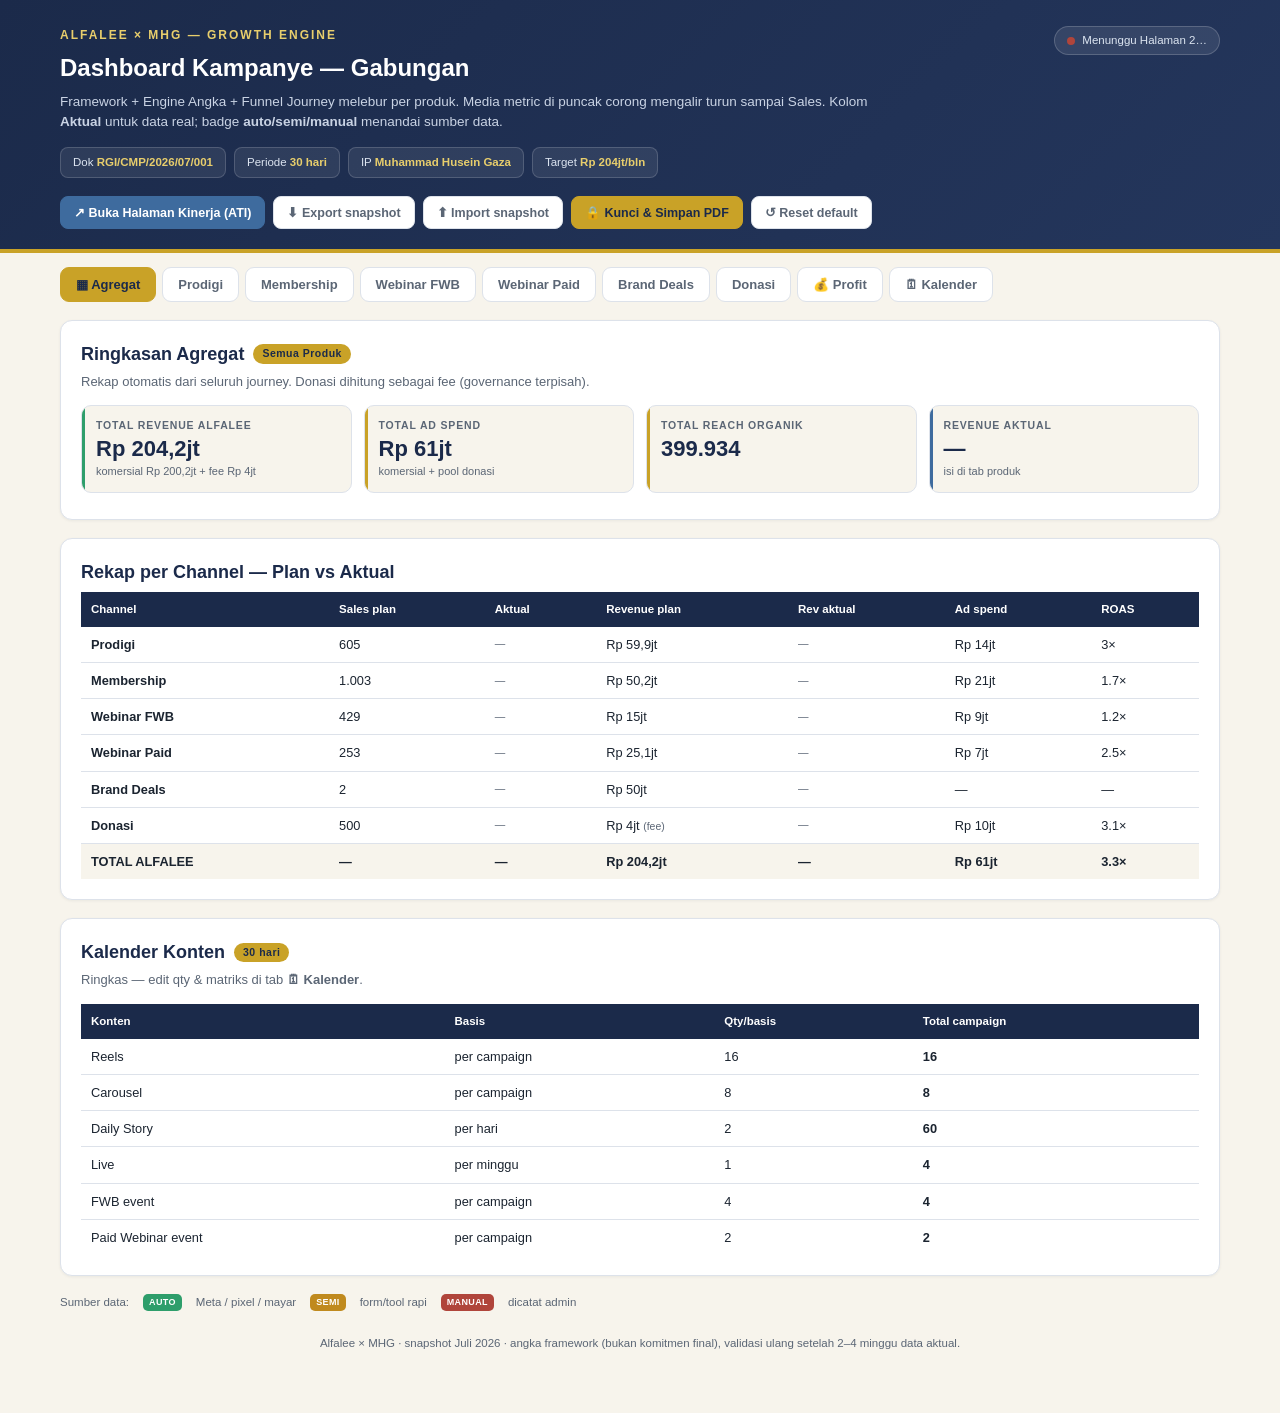
==== alfalee-mhg-dashboard-gabungan.html @ afbe3418 "Alfalee x MHG dashboard: kampanye (Rupiah) + kinerja (ATI) + landing Dua dashboard terhubung dua-ara" ====
<!DOCTYPE html>
<html lang="id">
<head>
<meta charset="UTF-8">
<meta name="viewport" content="width=device-width, initial-scale=1.0">
<title>Alfalee × MHG — Dashboard Kampanye (Gabungan)</title>
<!--
=====================================================================
 HALAMAN 1 — DASHBOARD KAMPANYE GABUNGAN (angka Rupiah)
 Pasangan dari "dashboard-kinerja-multichannel.html" (angka kinerja).
 Per produk: Framework (TOFU/MOFU/BOFU) + Engine (reverse funnel) +
 Journey (corong per tahap, badge sumber data) MELEBUR jadi satu.
 Tambahan: Target-vs-Aktual · Profit/P&L · Kalender editable + matriks ·
           Kunci & Simpan PDF (timestamp) · sinkron 2-arah dgn Halaman 2.
 Angka default = dokumen RGI/CMP/2026/07/001 (agregat Rp 204jt, ad spend Rp 51jt).
 Sinkron: KIRIM donor/member/event → ATI Halaman 2; TERIMA reach/ER/link-taps IG
          → kolom Aktual & kalibrasi funnel.
=====================================================================
-->
<style>
  :root{
    --navy:#1B2A4A; --navy-2:#24365C; --navy-3:#0F1B33;
    --gold:#C9A227; --gold-light:#E8CE6C;
    --cream:#F7F4EC; --card:#FFFFFF;
    --ink:#1B2430; --muted:#5B6675; --line:#DDE2EA;
    --steel:#3E6B9E;
    --auto:#2E9E6B; --semi:#C08A1E; --manual:#B0453B;
    --tofu:#3E6B9E; --mofu:#B8862F; --bofu:#8A3B3B;
    --good:#2E8E6E; --bad:#C0503F;
    --live:#2E9E6B; --stale:#B0453B;
  }
  *{box-sizing:border-box;}
  html,body{margin:0;padding:0;}
  body{background:var(--cream);color:var(--ink);font-family:'Segoe UI',Roboto,-apple-system,sans-serif;line-height:1.5;-webkit-font-smoothing:antialiased;padding-bottom:60px;}
  .wrap{max-width:1200px;margin:0 auto;padding:0 20px;}
  header{background:linear-gradient(135deg,var(--navy) 0%,var(--navy-2) 100%);color:#fff;border-bottom:4px solid var(--gold);padding:26px 0 20px;}
  header .eyebrow{color:var(--gold-light);font-size:12px;letter-spacing:2px;text-transform:uppercase;font-weight:600;}
  header h1{margin:6px 0 6px;font-size:24px;}
  header p{margin:0;color:#C9D3E4;font-size:13.5px;max-width:820px;}
  .head-top{display:flex;justify-content:space-between;align-items:flex-start;gap:20px;flex-wrap:wrap;}
  .sync-pill{display:inline-flex;align-items:center;gap:7px;font-size:11.5px;background:rgba(255,255,255,.09);border:1px solid rgba(255,255,255,.18);border-radius:20px;padding:5px 12px;color:#dbe4f0;white-space:nowrap;}
  .sync-dot{width:8px;height:8px;border-radius:50%;background:var(--stale);}
  .sync-dot.on{background:var(--live);box-shadow:0 0 0 3px rgba(46,158,107,.25);}
  .doc-chips{display:flex;gap:8px;flex-wrap:wrap;margin-top:14px;}
  .doc-chip{background:rgba(255,255,255,.08);border:1px solid rgba(255,255,255,.16);border-radius:8px;padding:6px 12px;font-size:11.5px;color:#DCE4F0;}
  .doc-chip b{color:var(--gold-light);}

  .toolbar{display:flex;gap:8px;flex-wrap:wrap;margin:18px 0 0;}
  .btn{background:var(--card);border:1px solid var(--line);color:var(--muted);border-radius:8px;padding:8px 13px;font-size:12.5px;cursor:pointer;font-weight:600;}
  .btn:hover{border-color:var(--gold);color:var(--ink);}
  .btn.gold{background:var(--gold);border-color:var(--gold);color:var(--navy);}
  .btn.gold:hover{background:var(--gold-light);}

  .tabs{display:flex;gap:6px;flex-wrap:wrap;margin:14px 0 18px;}
  .tab{background:var(--card);border:1px solid var(--line);color:var(--muted);padding:9px 15px;border-radius:9px;cursor:pointer;font-size:13px;font-weight:600;transition:.15s;}
  .tab:hover{border-color:var(--gold);color:var(--ink);}
  .tab[aria-selected="true"]{background:var(--navy);color:#fff;border-color:var(--navy);}
  .tab.agg[aria-selected="true"]{background:var(--gold);color:var(--navy);border-color:var(--gold);}
  .tab.util[aria-selected="true"]{background:var(--steel);color:#fff;border-color:var(--steel);}

  section{margin-top:6px;}
  .card{background:var(--card);border:1px solid var(--line);border-radius:12px;padding:20px;box-shadow:0 1px 3px rgba(11,31,58,.06);margin-bottom:18px;}
  h2{font-size:18px;color:var(--navy);margin:0 0 4px;display:flex;align-items:center;gap:9px;flex-wrap:wrap;}
  h3.ct{font-size:15px;color:var(--navy);margin:0 0 4px;}
  .tag{font-size:10.5px;background:var(--gold);color:var(--navy);font-weight:700;padding:2px 9px;border-radius:20px;letter-spacing:.5px;}
  .desc{color:var(--muted);font-size:13px;margin:2px 0 14px;}

  .metrics{display:grid;grid-template-columns:repeat(auto-fit,minmax(150px,1fr));gap:12px;margin-bottom:6px;}
  .metric{background:var(--cream);border:1px solid var(--line);border-radius:10px;padding:12px 14px;position:relative;overflow:hidden;}
  .metric::before{content:"";position:absolute;left:0;top:0;bottom:0;width:3px;background:var(--gold);}
  .metric.g::before{background:var(--auto);}
  .metric.p::before{background:var(--steel);}
  .metric .k{font-size:10.5px;letter-spacing:.08em;text-transform:uppercase;color:var(--muted);font-weight:600;}
  .metric .v{font-size:22px;font-weight:700;color:var(--navy);margin-top:4px;font-variant-numeric:tabular-nums;line-height:1;}
  .metric .s{font-size:11px;color:var(--muted);margin-top:3px;}

  .pillar{display:flex;gap:8px;flex-wrap:wrap;margin:12px 0 4px;}
  .pillbadge{font-size:10.5px;font-weight:700;color:#fff;padding:3px 10px;border-radius:20px;}
  .p-tofu{background:var(--tofu);} .p-mofu{background:var(--mofu);} .p-bofu{background:var(--bofu);}

  /* target vs aktual */
  .tva{background:var(--cream);border:1px solid var(--line);border-radius:12px;padding:14px 16px;margin-top:14px;}
  .tva h4{margin:0 0 10px;font-size:13px;color:var(--navy);display:flex;align-items:center;gap:8px;}
  .tva-grid{display:grid;grid-template-columns:repeat(auto-fit,minmax(190px,1fr));gap:12px;}
  .tva-item{background:#fff;border:1px solid var(--line);border-radius:9px;padding:10px 12px;}
  .tva-item .lbl{font-size:11px;color:var(--muted);text-transform:uppercase;letter-spacing:.04em;font-weight:600;}
  .tva-row{display:flex;justify-content:space-between;align-items:baseline;margin-top:6px;gap:8px;}
  .tva-row .plan{font-size:12px;color:var(--muted);}
  .tva-row .plan b{color:var(--navy);font-size:14px;}
  .tva-item input{width:100%;margin-top:6px;background:#EEF4FF;border:1.5px solid var(--steel);border-radius:6px;padding:6px 8px;font-size:13px;text-align:right;font-weight:700;color:var(--ink);font-variant-numeric:tabular-nums;}
  .tva-item input:focus{outline:2px solid var(--gold);}
  .var{font-size:11.5px;font-weight:700;margin-top:5px;text-align:right;}
  .var.good{color:var(--good);} .var.bad{color:var(--bad);}
  .from-kinerja{font-size:10.5px;color:var(--steel);margin-top:4px;text-align:right;}

  .tracks{display:flex;gap:16px;align-items:flex-start;flex-wrap:wrap;margin-top:8px;}
  .track{flex:1;min-width:270px;background:var(--cream);border:1px solid var(--line);border-radius:14px;padding:15px;}
  .track.single{max-width:520px;}
  .track-title{font-weight:700;font-size:13.5px;color:var(--navy);margin:0 0 2px;}
  .track-sub{font-size:11.5px;color:var(--muted);margin:0 0 10px;}
  .topinput{display:flex;align-items:center;gap:9px;margin-bottom:12px;}
  .topinput .chip{width:11px;height:34px;border-radius:4px;flex:none;}
  .topinput label{display:block;font-size:11px;color:var(--muted);margin:0 0 3px;}
  .topinput .lead{font-size:10px;color:var(--muted);text-transform:uppercase;letter-spacing:.05em;}
  input[type="number"]{width:100%;background:#fff;border:1.5px solid var(--steel);border-radius:8px;color:var(--ink);font-weight:700;font-size:16px;padding:7px 10px;font-variant-numeric:tabular-nums;}
  input[type="number"]:focus{outline:2px solid var(--gold);}
  svg.funnel{width:100%;height:auto;display:block;overflow:visible;margin-bottom:4px;}
  .band-label{font-weight:600;fill:#fff;font-size:11px;}
  .band-num{font-weight:700;fill:#fff;font-size:14.5px;font-variant-numeric:tabular-nums;}
  .pill-rect{fill:#fff;stroke:var(--line);}
  .pill-txt{font-weight:700;font-size:11px;}
  details.ctrl{margin-top:8px;}
  details.ctrl>summary{cursor:pointer;font-size:11px;letter-spacing:.05em;text-transform:uppercase;color:var(--muted);list-style:none;display:flex;gap:6px;align-items:center;padding:5px 0;font-weight:600;}
  details.ctrl>summary::-webkit-details-marker{display:none;}
  details.ctrl>summary::before{content:"▸";color:var(--gold);}
  details.ctrl[open]>summary::before{content:"▾";}
  .stage-row{padding:8px 0;border-top:1px solid var(--line);}
  .stage-row:first-of-type{border-top:0;}
  .stage-head{display:flex;align-items:center;gap:7px;margin-bottom:5px;}
  .badge{font-size:9px;font-weight:700;letter-spacing:.04em;text-transform:uppercase;padding:2px 6px;border-radius:5px;flex:none;color:#fff;}
  .badge.auto{background:var(--auto);} .badge.semi{background:var(--semi);} .badge.manual{background:var(--manual);}
  .phase{font-size:8.5px;font-weight:700;padding:1px 5px;border-radius:4px;flex:none;}
  .ph-tofu{background:rgba(62,107,158,.15);color:var(--tofu);}
  .ph-mofu{background:rgba(184,134,47,.15);color:var(--mofu);}
  .ph-bofu{background:rgba(138,59,59,.15);color:var(--bofu);}
  .stage-name{flex:1;min-width:0;font-size:12.5px;color:var(--ink);font-weight:500;overflow:hidden;text-overflow:ellipsis;white-space:nowrap;}
  .stage-num{font-weight:700;font-size:12.5px;color:var(--navy);font-variant-numeric:tabular-nums;flex:none;}
  .conv{display:flex;align-items:center;gap:9px;padding-left:2px;}
  .conv .arrow{color:var(--muted);font-size:11px;flex:none;}
  .conv input[type="range"]{-webkit-appearance:none;appearance:none;flex:1;height:5px;border-radius:999px;background:var(--line);cursor:pointer;}
  .conv input[type="range"]::-webkit-slider-thumb{-webkit-appearance:none;appearance:none;width:15px;height:15px;border-radius:50%;background:#fff;border:3px solid var(--gold);cursor:grab;}
  .conv input[type="range"]::-moz-range-thumb{width:15px;height:15px;border-radius:50%;background:#fff;border:3px solid var(--gold);cursor:grab;}
  .conv .pct{font-weight:700;font-size:12px;width:46px;text-align:right;color:var(--mofu);font-variant-numeric:tabular-nums;flex:none;}
  .muara{margin-top:16px;background:linear-gradient(180deg,var(--navy),var(--navy-3));border:1px solid var(--gold);border-radius:14px;padding:18px;color:#fff;}
  .muara h3{font-size:12px;letter-spacing:.12em;text-transform:uppercase;color:var(--gold-light);margin:0 0 13px;}
  .feeders{display:flex;gap:10px;justify-content:center;flex-wrap:wrap;}
  .feeder{flex:1;min-width:120px;text-align:center;background:rgba(255,255,255,.06);border:1px solid rgba(255,255,255,.14);border-radius:11px;padding:10px;}
  .feeder .fk{font-size:10.5px;color:#9FB0CC;margin:0 0 4px;}
  .feeder .fv{font-weight:700;font-size:19px;font-variant-numeric:tabular-nums;}
  .converge{text-align:center;color:var(--gold-light);font-size:20px;margin:8px 0;}
  .total-box{display:flex;gap:16px;justify-content:center;flex-wrap:wrap;text-align:center;background:rgba(46,158,107,.14);border:1px solid var(--auto);border-radius:12px;padding:15px;}
  .total-box .tk{font-size:11px;letter-spacing:.09em;text-transform:uppercase;color:#B9C4D6;margin:0 0 5px;font-weight:600;}
  .total-box .tv{font-weight:700;font-size:clamp(20px,3vw,28px);font-variant-numeric:tabular-nums;line-height:1;}
  .unitrow{display:flex;align-items:center;gap:9px;justify-content:center;margin-top:13px;flex-wrap:wrap;font-size:12px;color:#C9D3E4;}
  .unitrow input{width:150px;font-size:14px;}
  .note{background:rgba(201,162,39,.1);border-left:3px solid var(--gold);border-radius:0 8px 8px 0;padding:10px 13px;font-size:12px;color:var(--ink);margin-top:14px;}

  table{width:100%;border-collapse:collapse;font-size:12.8px;margin-top:6px;}
  th{background:var(--navy);color:#fff;text-align:left;padding:9px 10px;font-size:11.5px;font-weight:600;}
  td{padding:8px 10px;border-bottom:1px solid var(--line);font-variant-numeric:tabular-nums;vertical-align:middle;}
  tr:last-child td{border-bottom:none;}
  tr.total td{font-weight:700;background:var(--cream);}
  td input.cell{width:100px;background:#EEF4FF;border:1.5px solid var(--steel);border-radius:6px;padding:5px 7px;font-size:12.5px;text-align:right;font-weight:600;color:var(--ink);}
  .mini{font-size:10.5px;color:var(--muted);}

  /* profit waterfall */
  .pl-wrap{display:grid;grid-template-columns:1.1fr 1fr;gap:16px;}
  @media(max-width:820px){.pl-wrap{grid-template-columns:1fr;}}
  .pl-inputs .in-row{display:flex;align-items:center;justify-content:space-between;padding:8px 0;border-bottom:1px dashed var(--line);gap:8px;font-size:13px;}
  .pl-inputs .in-row:last-child{border-bottom:none;}
  .pl-inputs .in-row label{color:var(--ink);flex:1;}
  .pl-inputs .in-row input{width:130px;text-align:right;}
  .pl-inputs .in-row .u{width:34px;font-size:11px;color:var(--muted);}
  .wf{display:flex;flex-direction:column;gap:7px;}
  .wf-bar{display:flex;align-items:center;gap:10px;}
  .wf-bar .wl{width:130px;font-size:12px;color:var(--muted);flex:none;}
  .wf-bar .track2{flex:1;height:26px;background:#F0ECE2;border-radius:6px;position:relative;overflow:hidden;}
  .wf-bar .fill{position:absolute;top:0;bottom:0;border-radius:6px;}
  .wf-bar .wv{width:110px;text-align:right;font-weight:700;font-size:13px;flex:none;font-variant-numeric:tabular-nums;}
  .pl-net{margin-top:12px;background:linear-gradient(135deg,var(--navy),var(--navy-3));color:#fff;border-radius:12px;padding:16px 18px;display:flex;justify-content:space-between;align-items:center;flex-wrap:wrap;gap:10px;}
  .pl-net .nl{font-size:12px;color:var(--gold-light);text-transform:uppercase;letter-spacing:.08em;}
  .pl-net .nv{font-size:28px;font-weight:800;font-variant-numeric:tabular-nums;}
  .pl-net .mg{font-size:13px;color:#B9C4D6;}

  .legend{display:flex;gap:14px;flex-wrap:wrap;margin-top:14px;font-size:11.5px;color:var(--muted);align-items:center;}
  footer{text-align:center;color:var(--muted);font-size:11.5px;margin-top:24px;}
  .stamp{margin-top:14px;font-size:11.5px;color:var(--muted);text-align:center;}
  @media(max-width:760px){.track{min-width:100%;}}

  @media print{
    .toolbar,.tabs,.conv,details.ctrl>summary,.btn{display:none!important;}
    details.ctrl[open] .stage-row .conv{display:none!important;}
    body{background:#fff;}
    *{-webkit-print-color-adjust:exact;print-color-adjust:exact;}
    header{-webkit-print-color-adjust:exact;}
    .card{break-inside:avoid;}
  }
</style>
</head>
<body>
<header>
  <div class="wrap">
    <div class="head-top">
      <div>
        <div class="eyebrow">Alfalee × MHG — Growth Engine</div>
        <h1>Dashboard Kampanye — Gabungan</h1>
        <p>Framework + Engine Angka + Funnel Journey melebur per produk. Media metric di puncak corong mengalir turun sampai Sales. Kolom <b>Aktual</b> untuk data real; badge <b>auto/semi/manual</b> menandai sumber data.</p>
      </div>
      <span class="sync-pill"><span class="sync-dot" id="syncDot"></span><span id="syncLbl">Menunggu Halaman 2…</span></span>
    </div>
    <div class="doc-chips">
      <div class="doc-chip">Dok <b>RGI/CMP/2026/07/001</b></div>
      <div class="doc-chip">Periode <b>30 hari</b></div>
      <div class="doc-chip">IP <b>Muhammad Husein Gaza</b></div>
      <div class="doc-chip">Target <b>Rp 204jt/bln</b></div>
    </div>
    <div class="toolbar">
      <button class="btn" id="goKinerja" style="background:var(--steel);border-color:var(--steel);color:#fff">↗ Buka Halaman Kinerja (ATI)</button>
      <button class="btn" id="exp">⬇ Export snapshot</button>
      <button class="btn" id="imp">⬆ Import snapshot</button>
      <button class="btn gold" id="lock">🔒 Kunci &amp; Simpan PDF</button>
      <button class="btn" id="reset">↺ Reset default</button>
      <input type="file" id="impFile" accept="application/json" style="display:none">
    </div>
  </div>
</header>

<div class="wrap">
  <div class="tabs" role="tablist" id="tabs"></div>
  <div id="stage"></div>
  <div class="legend">
    <span>Sumber data:</span>
    <span class="badge auto">auto</span><span>Meta / pixel / mayar</span>
    <span class="badge semi">semi</span><span>form/tool rapi</span>
    <span class="badge manual">manual</span><span>dicatat admin</span>
  </div>
  <div class="stamp" id="stamp"></div>
  <footer>Alfalee × MHG · snapshot Juli 2026 · angka framework (bukan komitmen final), validasi ulang setelah 2–4 minggu data aktual.</footer>
</div>

<script>
"use strict";
/* ========= SYNC BRIDGE (identik Halaman 2) ========= */
const BUS_KEY="alfalee_bus_v1";
const bc=("BroadcastChannel"in window)?new BroadcastChannel("alfalee_mhg"):null;
function busRead(){try{return JSON.parse(localStorage.getItem(BUS_KEY))||{}}catch(e){return{}}}
function busWrite(patch){const cur=busRead();const next=Object.assign({},cur,patch);next._ts=new Date().toISOString();try{localStorage.setItem(BUS_KEY,JSON.stringify(next))}catch(e){}if(bc){try{bc.postMessage(next)}catch(e){}}return next;}
let FROM_KINERJA=null; // {igReach,igER,igLinkTaps,...}
function onBusIn(data){if(!data)return;if(data.fromKinerja){FROM_KINERJA=data.fromKinerja;markSync(true);if(activeTab!=="profit"&&activeTab!=="kalender"&&activeTab!=="agg")refreshKinerjaPanels();}}
if(bc)bc.onmessage=e=>onBusIn(e.data);
window.addEventListener("storage",e=>{if(e.key===BUS_KEY&&e.newValue){try{onBusIn(JSON.parse(e.newValue))}catch(_){}}});
function markSync(on){const d=document.getElementById("syncDot"),l=document.getElementById("syncLbl");if(on){d.classList.add("on");l.textContent="Tersambung Halaman 2 (Kinerja)";}else{d.classList.remove("on");l.textContent="Belum tersambung — buka Halaman 2";}}
function publishOut(){
  const don=prodStats(CONFIG.donasi), mbr=prodStats(CONFIG.membership);
  const aDon=ACT.donasi||{}, aMbr=ACT.membership||{};
  busWrite({fromKampanye:{
    donorBaru:Math.round(aDon.unit!=null?aDon.unit:don.buyers), donasiTarget:500,
    repeatDonor:Math.round(aDon.repeat!=null?aDon.repeat:don.buyers*0.3),
    donasiNominal:Math.round((aDon.rev!=null?aDon.rev:don.revenue)),
    memberBaru:Math.round(aMbr.unit!=null?aMbr.unit:mbr.buyers), memberTarget:1000,
    communityEvents:CAL.qty.live*CAL.durasi/7|0 || 4,
    updatedAt:new Date().toISOString()
  }});
  if(typeof saveState==="function")saveState();
}

/* ========= DATA MODEL (journey forward) ========= */
function s(label,src){return{label,src};}
const SETTINGS={cpm:35000};
const DEFAULT={
  prodigi:{name:"Prodigi",tag:"Produk Digital · 99k",unitLabel:"Harga produk (Rp)",unitValue:99000,muaraLabel:"Total Buyer Prodigi",revTarget:60000000,
    note:"Auto penuh (ad → landing mayar ter-pixel → beli). Pastikan Meta Pixel + CAPI terpasang.",
    tracks:[
      {id:"prd_ads",channel:"ads",label:"Jalur Ads — Meta → Landing mayar",note:"Impression → landing → beli",top:400000,rates:[0.9,80,14.7],
        stages:[s("Impression iklan","auto"),s("Klik ke landing","auto"),s("Landing mayar dibuka","auto"),s("Checkout / beli","auto")]},
      {id:"prd_org",channel:"organik",label:"Jalur Organik — Reels/Carousel",note:"Reach → link bio → beli",top:79267,rates:[1.5,85,18],
        stages:[s("Reach organik","semi"),s("Klik link bio","auto"),s("Landing mayar dibuka","auto"),s("Checkout / beli","auto")]},
    ]},
  membership:{name:"Membership",tag:"Recurring 50k/bln · LTV 100k",unitLabel:"Harga/bln (Rp)",unitValue:50000,muaraLabel:"Total Member Baru",revTarget:50000000,
    note:"Kelas multi-jalur: dingin + panas + komunitas warm menyatu. Nilai budget pakai ROAS-LTV 3,33×. Sedot sebagian target dari komunitas warm. Member & event dikirim ke ATI (Community Action) Halaman 2.",
    tracks:[
      {id:"mbr_cold",channel:"ads",label:"Jalur 1 — Traffic Dingin (Ads)",note:"WA-first · terpanjang",top:400000,rates:[1.0,45,45,56],
        stages:[s("Impression iklan","auto"),s("Tap “Kirim Pesan”/klik","auto"),s("Chat WA / landing","semi"),s("Qualified — minat kuat","manual"),s("Bayar & join member","semi")]},
      {id:"mbr_warm_ads",channel:"ads",label:"Jalur 2 — Traffic Panas (Retarget)",note:"Ads retarget → WA cepat",top:200000,rates:[1.5,50,45,37],
        stages:[s("Impression retarget","auto"),s("Tap “Kirim Pesan”/klik","auto"),s("Chat WA / landing","semi"),s("Konfirmasi minat","manual"),s("Bayar & join member","semi")]},
      {id:"mbr_comm",channel:"warm",label:"Jalur 3 — Komunitas Warm",note:"Basis = member/follower aktif",top:15000,rates:[40,25,20],
        stages:[s("Basis warm aktif","semi"),s("Lihat penawaran","manual"),s("Sinyal minat","manual"),s("Join member","semi")]},
    ]},
  fwb:{name:"Webinar FWB",tag:"Lead magnet · upsell 35k · 4 event",unitLabel:"Harga upsell (Rp)",unitValue:35000,muaraLabel:"Total Upsell FWB",revTarget:15000000,
    note:"FWB = mesin lead terbesar. Registran jadi audiens warm untuk produk lain — nilainya melampaui Rp 15jt upsell.",
    tracks:[
      {id:"fwb_ads",channel:"ads",label:"Jalur Ads — CTWA/Landing",note:"Impression → registrasi → hadir → upsell",top:257000,rates:[1.4,83.5,40,25],
        stages:[s("Impression iklan","auto"),s("Klik ke registrasi","auto"),s("Registrasi FWB","semi"),s("Hadir webinar","semi"),s("Upsell beli","semi")]},
      {id:"fwb_org",channel:"organik",label:"Jalur Organik — Reels/Story",note:"Reach → registrasi → hadir → upsell",top:252400,rates:[0.51,40,25],
        stages:[s("Reach organik","semi"),s("Registrasi FWB","semi"),s("Hadir webinar","semi"),s("Upsell beli","semi")]},
    ]},
  webinarpaid:{name:"Webinar Paid",tag:"Tiket 99k · 2 event",unitLabel:"Harga tiket (Rp)",unitValue:99000,muaraLabel:"Total Tiket Terjual",revTarget:25000000,
    note:"Tiket dibayar via mayar (auto). Audiens warm dari FWB & komunitas menurunkan beban reach organik. Target ROAS 2,5×.",
    tracks:[
      {id:"wp_ads",channel:"ads",label:"Jalur Ads — Meta → Landing daftar",note:"Impression → daftar → bayar",top:200000,rates:[1.5,40,14.75],
        stages:[s("Impression iklan","auto"),s("Klik ke landing daftar","auto"),s("Landing pendaftaran","auto"),s("Bayar tiket","auto")]},
      {id:"wp_org",channel:"organik",label:"Jalur Organik — Reels/Story",note:"Reach → daftar → bayar",top:23867,rates:[3,60,17.7],
        stages:[s("Reach organik","semi"),s("Klik ke landing daftar","auto"),s("Landing pendaftaran","auto"),s("Bayar tiket","auto")]},
    ]},
  branddeals:{name:"Brand Deals",tag:"B2B · target 2 deals",unitLabel:"Nilai rata-rata deal (Rp)",unitValue:25000000,muaraLabel:"Deal Closed",revTarget:50000000,
    note:"Pipeline B2B (bukan ads): 200 kontak/bln ≈ 10/hari kerja. Naikkan avg deal value lebih berdampak daripada volume. Inbound dari otoritas IG MHG mengurangi outreach dingin.",
    tracks:[
      {id:"bd",channel:"b2b",label:"Pipeline Outreach B2B",note:"Outreach → reply → meeting → proposal → close",top:200,rates:[20,40,50,25],
        stages:[s("Outreach / kontak","manual"),s("Balasan","manual"),s("Meeting","manual"),s("Proposal terkirim","semi"),s("Deal closed","manual")]},
    ]},
  donasi:{name:"Donasi",tag:"500 donatur · avg 100k · fee 10%",unitLabel:"Rata-rata donasi (Rp)",unitValue:100000,muaraLabel:"Total Donatur",revTarget:50000000,feeMode:true,
    note:"Governance terpisah: dana lewat entitas resmi auditable, Alfalee TIDAK memegang dana. Fee ≤10% net (Rp 4jt). Ad spend donasi dari pool donasi. Donor & nominal dikirim ke ATI (Donation Conversion) Halaman 2.",
    tracks:[
      {id:"don_ads",channel:"ads",label:"Jalur Ads — dari pool donasi",note:"Impression → halaman → donasi",top:285700,rates:[1.4,52.5,15],
        stages:[s("Impression iklan","auto"),s("Klik ke halaman donasi","auto"),s("Halaman donasi dibuka","semi"),s("Donasi dibayar","semi")]},
      {id:"don_org",channel:"organik",label:"Jalur Organik — Reels/Story",note:"Reach → halaman → donasi",top:29400,rates:[3,70,30],
        stages:[s("Reach organik","semi"),s("Klik ke halaman donasi","auto"),s("Halaman donasi dibuka","semi"),s("Donasi dibayar","semi")]},
    ]},
};
let CONFIG=clone(DEFAULT);
let activeTab="agg";
const KEYS=Object.keys(DEFAULT);
let ACT={};   // realisasi per produk {rev,unit,spend,reach,repeat}
let COST={mhgSharePct:40, production:15000000, ops:20000000};
let CAL={durasi:30, qty:{reels:16,carousel:8,story:2,live:1,fwb:4,webinar:2},
  basis:{reels:"per campaign",carousel:"per campaign",story:"per hari",live:"per minggu",fwb:"per campaign",webinar:"per campaign"}};

/* helpers */
function clone(o){return JSON.parse(JSON.stringify(o));}
const fmt=n=>isFinite(n)?Math.round(n).toLocaleString("id-ID"):"-";
const rupiah=n=>isFinite(n)?"Rp "+Math.round(n).toLocaleString("id-ID"):"Rp -";
const rpJt=n=>isFinite(n)?"Rp "+(Math.round(n/100000)/10).toLocaleString("id-ID")+"jt":"-";
const trimPct=n=>(Math.round(n*10)/10).toString();
function esc(x){return String(x).replace(/[&<>"]/g,c=>({"&":"&amp;","<":"&lt;",">":"&gt;",'"':"&quot;"}[c]));}
function rampColor(i,n){const a=[62,107,158],b=[201,162,39];const t=n<=1?0:i/(n-1);const c=a.map((v,k)=>Math.round(v+(b[k]-v)*t));return`rgb(${c[0]},${c[1]},${c[2]})`;}
function phaseOf(i,n){return i===0?"tofu":(i===n-1?"bofu":"mofu");}
function valuesOf(t){const v=[t.top];for(let i=0;i<t.rates.length;i++)v.push(v[i]*t.rates[i]/100);return v;}
function buyersOf(t){const v=valuesOf(t);return v[v.length-1];}
function trackSpend(t){return t.channel==="ads"?t.top/1000*SETTINGS.cpm:0;}
function prodStats(cfg){
  let buyers=0,spend=0,adsBuyers=0,reachOrg=0;
  cfg.tracks.forEach(t=>{const b=buyersOf(t);buyers+=b;const sp=trackSpend(t);spend+=sp;if(t.channel==="ads")adsBuyers+=b;if(t.channel==="organik"||t.channel==="warm")reachOrg+=t.top;});
  return{buyers,spend,adsBuyers,reachOrg,revenue:buyers*cfg.unitValue,adsRevenue:adsBuyers*cfg.unitValue,cpa:adsBuyers?spend/adsBuyers:NaN,roas:spend?adsBuyers*cfg.unitValue/spend:NaN};
}
function alfaleeRevOf(key,st){return CONFIG[key].feeMode?(st.revenue-st.spend)*0.10:st.revenue;}

/* ========= TABS ========= */
function renderTabs(){
  const el=document.getElementById("tabs");
  let html=`<button class="tab agg" role="tab" data-tab="agg" ${activeTab==="agg"?'aria-selected="true"':''}>▦ Agregat</button>`;
  html+=KEYS.map(k=>`<button class="tab" role="tab" data-tab="${k}" ${k===activeTab?'aria-selected="true"':''}>${esc(CONFIG[k].name)}</button>`).join("");
  html+=`<button class="tab util" role="tab" data-tab="profit" ${activeTab==="profit"?'aria-selected="true"':''}>💰 Profit</button>`;
  html+=`<button class="tab util" role="tab" data-tab="kalender" ${activeTab==="kalender"?'aria-selected="true"':''}>🗓 Kalender</button>`;
  el.innerHTML=html;
  el.querySelectorAll(".tab").forEach(b=>b.addEventListener("click",()=>{activeTab=b.dataset.tab;build();}));
}
function build(){
  renderTabs();
  if(activeTab==="agg")return buildAggregate();
  if(activeTab==="profit")return buildProfit();
  if(activeTab==="kalender")return buildKalender();
  buildProduct(CONFIG[activeTab]);
}

/* ========= PRODUCT ========= */
function buildProduct(cfg){
  const key=activeTab, single=cfg.tracks.length===1;
  let html=`<section><div class="card">
    <h2>${esc(cfg.name)} <span class="tag">${esc(cfg.tag)}</span></h2>
    <p class="desc">Target revenue <b>${rpJt(cfg.revTarget)}</b> · Muara: ${esc(cfg.muaraLabel)}. Geser rate — corong, ad spend, CPA & ROAS menghitung sendiri.</p>
    <div class="metrics" id="pmetrics"></div>
    <div class="pillar">
      <span class="pillbadge p-tofu">TOFU · reach/impression</span>
      <span class="pillbadge p-mofu">MOFU · klik/chat/registrasi</span>
      <span class="pillbadge p-bofu">BOFU · beli/join/deal</span>
    </div>
    <div class="tracks">`;
  cfg.tracks.forEach(t=>html+=trackHTML(t,single));
  html+=`</div>`+muaraHTML(cfg)+tvaHTML(key,cfg)+`<div class="note">${esc(cfg.note)}</div></div></section>`;
  document.getElementById("stage").innerHTML=html;
  wireInputs(cfg); wireTVA(key); recompute(cfg);
}
function trackHTML(t,single){
  const n=t.stages.length;
  const leadLabel=t.channel==="ads"?"Impression (ads)":t.channel==="organik"?"Reach organik":t.channel==="warm"?"Basis warm":"Outreach";
  let rows="";
  for(let i=0;i<n;i++){const st=t.stages[i],ph=phaseOf(i,n);
    rows+=`<div class="stage-row"><div class="stage-head"><span class="badge ${st.src}">${st.src}</span><span class="phase ph-${ph}">${ph.toUpperCase()}</span><span class="stage-name">${esc(st.label)}</span><span class="stage-num" data-num="${t.id}-${i}">0</span></div>`;
    if(i<n-1)rows+=`<div class="conv"><span class="arrow">▼</span><input type="range" min="0" max="100" step="0.1" value="${t.rates[i]}" data-rate="${t.id}" data-ri="${i}"><span class="pct" data-pct="${t.id}-${i}">${trimPct(t.rates[i])}%</span></div>`;
    rows+=`</div>`;}
  return `<div class="track ${single?'single':''}"><p class="track-title">${esc(t.label)}</p><p class="track-sub">${esc(t.note||"")}</p>
    <div class="topinput"><span class="chip" style="background:${rampColor(0,n)}"></span><div style="flex:1"><div class="lead">${leadLabel} — media metric</div><label for="top-${t.id}">Jumlah masuk (puncak)</label><input type="number" id="top-${t.id}" min="0" step="100" value="${t.top}" data-top="${t.id}"></div></div>
    <svg class="funnel" data-funnel="${t.id}"></svg>
    <details class="ctrl" open><summary>Tahap & conversion rate</summary>${rows}</details></div>`;
}
function muaraHTML(cfg){
  const multi=cfg.tracks.length>1;
  const feeders=cfg.tracks.map(t=>`<div class="feeder"><p class="fk">${esc(t.label.split("—")[0].trim())}</p><p class="fv" data-feed="${t.id}" style="color:${rampColor(t.stages.length-1,t.stages.length)}">0</p></div>`).join("");
  return `<div class="muara"><h3>${multi?'Muara — jalur menyatu ke Sales':'Hasil akhir → Sales'}</h3>
    ${multi?`<div class="feeders">${feeders}</div><div class="converge">▼</div>`:''}
    <div class="total-box">
      <div><p class="tk">${esc(cfg.muaraLabel)}</p><p class="tv" data-total="buyers">0</p></div>
      <div><p class="tk">${cfg.feeMode?'Donasi masuk (gross)':'Proyeksi revenue'}</p><p class="tv" data-total="rev">Rp 0</p></div>
      ${cfg.feeMode?`<div><p class="tk">Fee Alfalee (10% net)</p><p class="tv" data-total="fee" style="color:var(--gold-light)">Rp 0</p></div>`:''}
    </div>
    <div class="unitrow"><label>${esc(cfg.unitLabel)}</label><input type="number" value="${cfg.unitValue}" data-unit="1"><span style="margin-left:14px">CPM ads (Rp)</span><input type="number" value="${SETTINGS.cpm}" data-cpm="1" style="width:110px"></div></div>`;
}
/* Target vs Aktual panel */
function tvaHTML(key,cfg){
  const a=ACT[key]||{};
  const isDon=cfg.feeMode;
  return `<div class="tva"><h4>🎯 Target (rencana) vs Aktual (realisasi) <span class="mini">— isi angka real; variance & sinkron otomatis</span></h4>
    <div class="tva-grid">
      <div class="tva-item"><div class="lbl">${isDon?'Donatur':'Unit terjual'}</div>
        <div class="tva-row"><span class="plan">plan <b data-plan="unit">–</b></span></div>
        <input type="number" placeholder="aktual" value="${a.unit!=null?a.unit:''}" data-act="${key}" data-f="unit">
        <div class="var" data-var="unit"></div></div>
      <div class="tva-item"><div class="lbl">${isDon?'Donasi masuk':'Revenue'} (Rp)</div>
        <div class="tva-row"><span class="plan">plan <b data-plan="rev">–</b></span></div>
        <input type="number" placeholder="aktual" value="${a.rev!=null?a.rev:''}" data-act="${key}" data-f="rev">
        <div class="var" data-var="rev"></div></div>
      <div class="tva-item"><div class="lbl">Ad spend (Rp)</div>
        <div class="tva-row"><span class="plan">plan <b data-plan="spend">–</b></span></div>
        <input type="number" placeholder="aktual" value="${a.spend!=null?a.spend:''}" data-act="${key}" data-f="spend">
        <div class="var" data-var="spend"></div></div>
      <div class="tva-item"><div class="lbl">Reach organik</div>
        <div class="tva-row"><span class="plan">plan <b data-plan="reach">–</b></span></div>
        <input type="number" placeholder="aktual" value="${a.reach!=null?a.reach:''}" data-act="${key}" data-f="reach">
        <div class="var" data-var="reach"></div>
        <div class="from-kinerja" data-fk="reach"></div></div>
    </div></div>`;
}
function wireInputs(cfg){
  const st=document.getElementById("stage"),map={};cfg.tracks.forEach(t=>map[t.id]=t);
  st.querySelectorAll("[data-top]").forEach(inp=>inp.addEventListener("input",e=>{map[e.target.dataset.top].top=Math.max(0,parseFloat(e.target.value)||0);recompute(cfg);}));
  st.querySelectorAll("[data-rate]").forEach(inp=>inp.addEventListener("input",e=>{map[e.target.dataset.rate].rates[+e.target.dataset.ri]=parseFloat(e.target.value);recompute(cfg);}));
  const u=st.querySelector("[data-unit]");if(u)u.addEventListener("input",e=>{cfg.unitValue=Math.max(0,parseFloat(e.target.value)||0);recompute(cfg);});
  const c=st.querySelector("[data-cpm]");if(c)c.addEventListener("input",e=>{SETTINGS.cpm=Math.max(0,parseFloat(e.target.value)||0);recompute(cfg);});
}
function wireTVA(key){
  document.querySelectorAll(`[data-act="${key}"]`).forEach(inp=>inp.addEventListener("input",e=>{
    ACT[key]=ACT[key]||{}; const v=e.target.value; ACT[key][e.target.dataset.f]=v===""?null:parseFloat(v)||0;
    recompute(CONFIG[key]); publishOut();
  }));
}
function recompute(cfg){
  cfg.tracks.forEach(t=>{const v=valuesOf(t);drawFunnel(t,v);
    for(let i=0;i<t.stages.length;i++){const nEl=document.querySelector(`[data-num="${t.id}-${i}"]`);if(nEl)nEl.textContent=fmt(v[i]);
      if(i<t.rates.length){const p=document.querySelector(`[data-pct="${t.id}-${i}"]`);if(p)p.textContent=trimPct(t.rates[i])+"%";}}
    const feed=document.querySelector(`[data-feed="${t.id}"]`);if(feed)feed.textContent=fmt(buyersOf(t));});
  const st=prodStats(cfg);
  const tb=document.querySelector('[data-total="buyers"]');if(tb)tb.textContent=fmt(st.buyers);
  const rv=document.querySelector('[data-total="rev"]');if(rv)rv.textContent=rupiah(st.revenue);
  const fe=document.querySelector('[data-total="fee"]');if(fe)fe.textContent=rupiah((st.revenue-st.spend)*0.10);
  renderProdMetrics(cfg,st); renderTVA(activeTab,cfg,st); publishOut();
}
function renderProdMetrics(cfg,st){
  const el=document.getElementById("pmetrics");if(!el)return;
  const attain=cfg.revTarget?st.revenue/cfg.revTarget*100:0;
  el.innerHTML=`
    <div class="metric g"><div class="k">Sales (plan)</div><div class="v">${fmt(st.buyers)}</div><div class="s">unit terjual</div></div>
    <div class="metric"><div class="k">${cfg.feeMode?'Donasi masuk':'Revenue'}</div><div class="v">${rpJt(st.revenue)}</div><div class="s">target ${rpJt(cfg.revTarget)} · ${trimPct(attain)}%</div></div>
    <div class="metric"><div class="k">Ad spend</div><div class="v">${rpJt(st.spend)}</div><div class="s">CPM ${fmt(SETTINGS.cpm)}</div></div>
    <div class="metric"><div class="k">Reach organik</div><div class="v">${fmt(st.reachOrg)}</div><div class="s">jalur organik/warm</div></div>
    <div class="metric"><div class="k">CPA ads</div><div class="v">${isFinite(st.cpa)?rupiah(st.cpa):'—'}</div><div class="s">spend ÷ buyer ads</div></div>
    <div class="metric"><div class="k">ROAS ads</div><div class="v">${isFinite(st.roas)?trimPct(st.roas)+'×':'—'}</div><div class="s">${cfg.name==='Membership'?'nilai pakai ROAS-LTV':'rev ads ÷ spend'}</div></div>`;
}
function setVar(field,plan,act,goodHigh){
  const el=document.querySelector(`[data-var="${field}"]`);if(!el)return;
  if(act==null||isNaN(act)){el.textContent="";return;}
  const d=act-plan, pct=plan?d/plan*100:0;
  const good=goodHigh?d>=0:d<=0;
  el.className="var "+(good?"good":"bad");
  el.textContent=(d>=0?"+":"")+fmt(d)+" ("+(d>=0?"+":"")+trimPct(pct)+"%)";
}
function renderTVA(key,cfg,st){
  const setPlan=(f,v)=>{const el=document.querySelector(`[data-plan="${f}"]`);if(el)el.textContent=v;};
  setPlan("unit",fmt(st.buyers)); setPlan("rev",rpJt(st.revenue)); setPlan("spend",rpJt(st.spend)); setPlan("reach",fmt(st.reachOrg));
  const a=ACT[key]||{};
  setVar("unit",st.buyers,a.unit,true); setVar("rev",st.revenue,a.rev,true); setVar("spend",st.spend,a.spend,false); setVar("reach",st.reachOrg,a.reach,true);
  // sinkron reach IG dari Halaman 2 (khusus produk berjalur organik IG)
  const fk=document.querySelector('[data-fk="reach"]');
  if(fk){ if(FROM_KINERJA&&FROM_KINERJA.igReach){fk.innerHTML=`↩ IG aktual (Halaman 2): <b>${fmt(FROM_KINERJA.igReach)}</b> · ER ${trimPct(FROM_KINERJA.igER||0)}% <button class="btn" style="padding:2px 8px;font-size:11px" data-usefk="${key}">pakai</button>`;} else fk.textContent=""; }
  const btn=document.querySelector(`[data-usefk="${key}"]`);
  if(btn)btn.addEventListener("click",()=>{ACT[key]=ACT[key]||{};ACT[key].reach=FROM_KINERJA.igReach;buildProduct(cfg);});
}
function refreshKinerjaPanels(){ if(CONFIG[activeTab])renderTVA(activeTab,CONFIG[activeTab],prodStats(CONFIG[activeTab])); }
function drawFunnel(t,v){
  const svg=document.querySelector(`[data-funnel="${t.id}"]`);if(!svg)return;
  const n=t.stages.length,W=340,bandH=50,gap=22,pad=4,minFrac=.16,maxV=v[0]||1;
  const w=v.map(x=>Math.max(minFrac,(maxV?x/maxV:0))*W),cx=W/2;let y=pad,out="";
  for(let i=0;i<n;i++){
    const topW=w[i],botW=(i<n-1)?w[i+1]:Math.max(topW*0.5,minFrac*W*0.7),yb=y+bandH,col=rampColor(i,n);
    out+=`<path d="M${cx-topW/2} ${y} L${cx+topW/2} ${y} L${cx+botW/2} ${yb} L${cx-botW/2} ${yb} Z" fill="${col}" fill-opacity="0.94"/>`;
    out+=`<text class="band-label" x="${cx}" y="${y+bandH*0.4}" text-anchor="middle">${esc(t.stages[i].label)}</text>`;
    out+=`<text class="band-num" x="${cx}" y="${y+bandH*0.78}" text-anchor="middle">${fmt(v[i])}</text>`;
    if(i<n-1){const py=yb+gap/2;out+=`<rect class="pill-rect" x="${cx-30}" y="${py-11}" width="60" height="22" rx="11"/><text class="pill-txt" x="${cx}" y="${py+4}" text-anchor="middle" fill="${rampColor(i+1,n)}">${trimPct(t.rates[i])}%</text>`;}
    y=yb+gap;
  }
  svg.setAttribute("viewBox",`0 0 ${W} ${y-gap+pad+4}`);svg.innerHTML=out;
}

/* ========= AGGREGATE ========= */
function aggData(){
  let totSpend=0,totReach=0,commercialRev=0,feeRev=0,actRev=0,anyAct=false;
  const rows=KEYS.map(k=>{const cfg=CONFIG[k],st=prodStats(cfg);totSpend+=st.spend;totReach+=st.reachOrg;
    const aRev=alfaleeRevOf(k,st); if(cfg.feeMode)feeRev+=aRev;else commercialRev+=aRev;
    const a=ACT[k]||{}; if(a.rev!=null){anyAct=true;actRev+=a.rev;}
    return{k,name:cfg.name,st,fee:cfg.feeMode,aRev,act:a};});
  return{rows,totSpend,totReach,commercialRev,feeRev,alfaleeRev:commercialRev+feeRev,actRev,anyAct};
}
function buildAggregate(){
  const A=aggData();
  const cal=calRows();
  let html=`<section>
    <div class="card"><h2>Ringkasan Agregat <span class="tag">Semua Produk</span></h2>
      <p class="desc">Rekap otomatis dari seluruh journey. Donasi dihitung sebagai fee (governance terpisah).</p>
      <div class="metrics">
        <div class="metric g"><div class="k">Total Revenue Alfalee</div><div class="v">${rpJt(A.alfaleeRev)}</div><div class="s">komersial ${rpJt(A.commercialRev)} + fee ${rpJt(A.feeRev)}</div></div>
        <div class="metric"><div class="k">Total Ad Spend</div><div class="v">${rpJt(A.totSpend)}</div><div class="s">komersial + pool donasi</div></div>
        <div class="metric"><div class="k">Total Reach Organik</div><div class="v">${fmt(A.totReach)}</div></div>
        <div class="metric p"><div class="k">Revenue Aktual</div><div class="v">${A.anyAct?rpJt(A.actRev):'—'}</div><div class="s">${A.anyAct?trimPct(A.actRev/A.alfaleeRev*100)+'% dari plan':'isi di tab produk'}</div></div>
      </div></div>
    <div class="card"><h2>Rekap per Channel — Plan vs Aktual</h2>
      <table><tr><th>Channel</th><th>Sales plan</th><th>Aktual</th><th>Revenue plan</th><th>Rev aktual</th><th>Ad spend</th><th>ROAS</th></tr>`;
  A.rows.forEach(r=>{const a=r.act;
    html+=`<tr><td><b>${esc(r.name)}</b></td><td>${fmt(r.st.buyers)}</td><td class="${a.unit!=null?'':'mini'}">${a.unit!=null?fmt(a.unit):'—'}</td>
      <td>${r.fee?rpJt(r.aRev)+' <span class="mini">(fee)</span>':rpJt(r.aRev)}</td><td class="${a.rev!=null?'':'mini'}">${a.rev!=null?rpJt(a.rev):'—'}</td>
      <td>${r.st.spend?rpJt(r.st.spend):'—'}</td><td>${isFinite(r.st.roas)?trimPct(r.st.roas)+'×':'—'}</td></tr>`;});
  html+=`<tr class="total"><td>TOTAL ALFALEE</td><td>—</td><td>${A.anyAct?fmt(A.rows.reduce((s,r)=>s+(r.act.unit||0),0)):'—'}</td><td>${rpJt(A.alfaleeRev)}</td><td>${A.anyAct?rpJt(A.actRev):'—'}</td><td>${rpJt(A.totSpend)}</td><td>${trimPct(A.commercialRev/(A.totSpend||1))}×</td></tr></table></div>
    <div class="card"><h2>Kalender Konten <span class="tag">${CAL.durasi} hari</span></h2>
      <p class="desc">Ringkas — edit qty & matriks di tab <b>🗓 Kalender</b>.</p>
      <table><tr><th>Konten</th><th>Basis</th><th>Qty/basis</th><th>Total campaign</th></tr>
      ${cal.map(c=>`<tr><td>${c.name}</td><td>${c.basis}</td><td>${c.qty}</td><td><b>${c.total}</b></td></tr>`).join("")}</table></div>
    </section>`;
  document.getElementById("stage").innerHTML=html;
  publishOut();
}

/* ========= PROFIT / P&L ========= */
function buildProfit(){
  const A=aggData();
  const mhgShare=A.commercialRev*COST.mhgSharePct/100;
  const commSpend=A.rows.filter(r=>!r.fee).reduce((s,r)=>s+r.st.spend,0);
  const net=A.alfaleeRev - commSpend - mhgShare - COST.production - COST.ops;
  const margin=A.alfaleeRev?net/A.alfaleeRev*100:0;
  const maxV=A.alfaleeRev||1;
  const wf=[
    {l:"Revenue Alfalee",v:A.alfaleeRev,c:"var(--auto)",pos:true},
    {l:"− Ad spend (komersial)",v:-commSpend,c:"var(--manual)"},
    {l:"− Bagi hasil MHG",v:-mhgShare,c:"var(--mofu)"},
    {l:"− Produksi konten",v:-COST.production,c:"var(--steel)"},
    {l:"− Tim & ops",v:-COST.ops,c:"var(--muted)"},
    {l:"= Net Profit",v:net,c:"var(--gold)",pos:true,bold:true},
  ];
  let html=`<section><div class="card">
    <h2>Profit &amp; Loss <span class="tag">Model MHG — editable</span></h2>
    <p class="desc">Net = Revenue Alfalee − Ad spend − Bagi hasil MHG − Produksi − Tim/Ops. Semua lini editable. Bagi hasil MHG dihitung dari revenue komersial (donasi = fee, di luar bagi hasil).</p>
    <div class="pl-wrap">
      <div class="pl-inputs">
        <div class="in-row"><label>Bagi hasil MHG (creator/IP)</label><input type="number" value="${COST.mhgSharePct}" data-cost="mhgSharePct"><span class="u">%</span></div>
        <div class="in-row"><label>Biaya produksi konten / bln</label><input type="number" value="${COST.production}" data-cost="production"><span class="u">Rp</span></div>
        <div class="in-row"><label>Tim &amp; operasional / bln</label><input type="number" value="${COST.ops}" data-cost="ops"><span class="u">Rp</span></div>
        <div class="in-row"><label>Revenue komersial (otomatis)</label><b>${rpJt(A.commercialRev)}</b></div>
        <div class="in-row"><label>Fee donasi (otomatis)</label><b>${rpJt(A.feeRev)}</b></div>
        <div class="in-row"><label>Ad spend komersial (otomatis)</label><b>${rpJt(commSpend)}</b></div>
      </div>
      <div class="wf">
        ${wf.map(w=>{const width=Math.max(3,Math.abs(w.v)/maxV*100);const left=w.v<0?(100-width):0;
          return `<div class="wf-bar"><span class="wl${w.bold?' ':''}" style="${w.bold?'font-weight:700;color:var(--navy)':''}">${w.l}</span>
            <span class="track2"><span class="fill" style="left:${left}%;width:${width}%;background:${w.c};${w.bold?'box-shadow:0 0 0 2px var(--gold) inset':''}"></span></span>
            <span class="wv" style="color:${w.v<0?'var(--bad)':'var(--navy)'}">${rpJt(w.v)}</span></div>`;}).join("")}
      </div>
    </div>
    <div class="pl-net"><div><div class="nl">Net Profit / bulan</div><div class="nv">${rpJt(net)}</div></div>
      <div class="mg">Margin <b style="color:#fff">${trimPct(margin)}%</b> · Annualized ${rpJt(net*12)}</div></div>
    </div>
    <div class="card"><h2>Contribution Margin per Produk</h2>
      <p class="desc">Kontribusi = Revenue − Ad spend − bagi hasil MHG (untuk produk komersial). Donasi tampil sebagai fee net.</p>
      <table><tr><th>Produk</th><th>Revenue</th><th>Ad spend</th><th>Bagi hasil MHG</th><th>Kontribusi</th><th>Margin</th></tr>`;
  A.rows.forEach(r=>{const share=r.fee?0:r.aRev*COST.mhgSharePct/100;const contrib=r.aRev-r.st.spend-share;const mg=r.aRev?contrib/r.aRev*100:0;
    html+=`<tr><td><b>${esc(r.name)}</b>${r.fee?' <span class="mini">(fee)</span>':''}</td><td>${rpJt(r.aRev)}</td><td>${r.st.spend?rpJt(r.st.spend):'—'}</td><td>${share?rpJt(share):'—'}</td><td>${rpJt(contrib)}</td><td>${trimPct(mg)}%</td></tr>`;});
  html+=`<tr class="total"><td>TOTAL</td><td>${rpJt(A.alfaleeRev)}</td><td>${rpJt(commSpend)}</td><td>${rpJt(mhgShare)}</td><td>${rpJt(A.alfaleeRev-commSpend-mhgShare)}</td><td>${trimPct((A.alfaleeRev-commSpend-mhgShare)/(A.alfaleeRev||1)*100)}%</td></tr></table>
      <div class="note">Ini P&L kampanye MHG (bukan P&L agency penuh). Referensi struktur biaya Alfalee/AIVF (talent 35% · tim 12% · mkt 6% · sw 3% · legal 4%) bisa dipakai sebagai patokan menaikkan lini biaya di atas.</div>
    </div></section>`;
  document.getElementById("stage").innerHTML=html;
  document.querySelectorAll("[data-cost]").forEach(inp=>inp.addEventListener("input",e=>{COST[e.target.dataset.cost]=parseFloat(e.target.value)||0;buildProfit();}));
}

/* ========= KALENDER + MATRIKS ========= */
const CAL_ITEMS=[["reels","Reels"],["carousel","Carousel"],["story","Daily Story"],["live","Live"],["fwb","FWB event"],["webinar","Paid Webinar event"]];
function calTotal(key){const q=CAL.qty[key],b=CAL.basis[key];
  if(b==="per hari")return q*CAL.durasi; if(b==="per minggu")return q*Math.round(CAL.durasi/7*10)/10; return q;}
function calRows(){return CAL_ITEMS.map(([k,name])=>({key:k,name,basis:CAL.basis[k],qty:CAL.qty[k],total:Math.round(calTotal(k))}));}
/* matriks konten × pillar (alokasi %) & konten × produk (checkbox) */
const PILLARS=["TOFU","MOFU","BOFU"];
const CAL_PILLAR={reels:[70,20,10],carousel:[50,35,15],story:[30,40,30],live:[20,40,40],fwb:[10,60,30],webinar:[10,30,60]};
const CAL_PRODUCT={reels:["prodigi","fwb","donasi"],carousel:["prodigi","membership","fwb"],story:["membership","webinarpaid","donasi"],live:["membership","webinarpaid","fwb"],fwb:["fwb","prodigi","membership"],webinar:["webinarpaid","prodigi"]};
function buildKalender(){
  const rows=calRows();
  let html=`<section><div class="card">
    <h2>Kalender Konten <span class="tag">editable</span></h2>
    <p class="desc">Ubah <b>qty per basis</b> & durasi campaign — total menyesuaikan (basis × durasi). Live/FWB dipakai untuk komponen <b>Community Action</b> ATI Halaman 2.</p>
    <div class="in-row" style="display:flex;gap:10px;align-items:center;margin-bottom:6px"><label style="font-size:13px">Durasi campaign</label><input type="number" value="${CAL.durasi}" data-cal="durasi" style="width:110px"><span class="mini">hari</span></div>
    <table><tr><th>Konten</th><th>Basis</th><th>Qty per basis</th><th>Total campaign</th></tr>
    ${rows.map(r=>`<tr><td><b>${r.name}</b></td><td>${r.basis}</td><td><input class="cell" type="number" value="${CAL.qty[r.key]}" data-calq="${r.key}"></td><td><b data-caltot="${r.key}">${r.total}</b></td></tr>`).join("")}
    <tr class="total"><td colspan="3">TOTAL konten/campaign</td><td><b id="calGrand">${rows.reduce((s,r)=>s+r.total,0)}</b></td></tr></table>
    </div>
    <div class="card"><h2>Matriks Konten × Pillar <span class="tag">alokasi %</span></h2>
      <p class="desc">Distribusi tiap jenis konten ke TOFU/MOFU/BOFU. Total campaign dibagi menurut % ini → jumlah konten per pillar.</p>
      <table><tr><th>Konten</th><th>Total</th>${PILLARS.map(p=>`<th>${p} %</th>`).join("")}${PILLARS.map(p=>`<th>${p} qty</th>`).join("")}</tr>
      ${rows.map(r=>{const alloc=CAL_PILLAR[r.key];
        return `<tr><td><b>${r.name}</b></td><td>${r.total}</td>${alloc.map((v,i)=>`<td><input class="cell" style="width:64px" type="number" value="${v}" data-pil="${r.key}" data-pi="${i}"></td>`).join("")}${alloc.map((v,i)=>`<td data-pilq="${r.key}-${i}">${Math.round(r.total*v/100)}</td>`).join("")}</tr>`;}).join("")}
      <tr class="total"><td colspan="2">TOTAL per pillar</td>${PILLARS.map((p,i)=>`<td class="mini">—</td>`).join("")}${PILLARS.map((p,i)=>`<td><b data-piltot="${i}">0</b></td>`).join("")}</tr>
      </table></div>
    <div class="card"><h2>Matriks Konten × Produk <span class="tag">feeder</span></h2>
      <p class="desc">Jenis konten mana memberi makan journey produk mana (●). Baris = konten, kolom = produk.</p>
      <div style="overflow-x:auto"><table><tr><th>Konten</th>${KEYS.map(k=>`<th>${esc(CONFIG[k].name)}</th>`).join("")}</tr>
      ${rows.map(r=>`<tr><td><b>${r.name}</b></td>${KEYS.map(k=>{const on=(CAL_PRODUCT[r.key]||[]).includes(k);return `<td style="text-align:center;cursor:pointer;font-size:16px;color:${on?'var(--auto)':'var(--line)'}" data-feed="${r.key}" data-fk="${k}">${on?'●':'○'}</td>`;}).join("")}</tr>`).join("")}
      </table></div></div>
    </section>`;
  document.getElementById("stage").innerHTML=html;
  const d=document.querySelector('[data-cal="durasi"]');if(d)d.addEventListener("input",e=>{CAL.durasi=parseFloat(e.target.value)||0;buildKalender();});
  document.querySelectorAll("[data-calq]").forEach(inp=>inp.addEventListener("input",e=>{CAL.qty[e.target.dataset.calq]=parseFloat(e.target.value)||0;buildKalender();}));
  document.querySelectorAll("[data-pil]").forEach(inp=>inp.addEventListener("input",e=>{CAL_PILLAR[e.target.dataset.pil][+e.target.dataset.pi]=parseFloat(e.target.value)||0;buildKalender();}));
  document.querySelectorAll("[data-feed]").forEach(td=>td.addEventListener("click",e=>{const rk=td.dataset.feed,k=td.dataset.fk;const arr=CAL_PRODUCT[rk]=CAL_PRODUCT[rk]||[];const idx=arr.indexOf(k);if(idx>=0)arr.splice(idx,1);else arr.push(k);buildKalender();}));
  // pillar totals
  PILLARS.forEach((p,i)=>{let sum=0;rows.forEach(r=>sum+=Math.round(r.total*CAL_PILLAR[r.key][i]/100));const el=document.querySelector(`[data-piltot="${i}"]`);if(el)el.textContent=sum;});
  publishOut();
}

/* ========= snapshot / autosave / lock / reset ========= */
function snapshot(){return{app:"alfalee-kampanye",ts:new Date().toISOString(),CONFIG,SETTINGS,ACT,COST,CAL,CAL_PILLAR,CAL_PRODUCT,fromKinerja:FROM_KINERJA};}
const STATE_KEY="alfalee_kampanye_state";
let _sv=null;
function saveState(){clearTimeout(_sv);_sv=setTimeout(()=>{try{localStorage.setItem(STATE_KEY,JSON.stringify(snapshot()))}catch(e){}},300);}
function restoreState(){try{const s=JSON.parse(localStorage.getItem(STATE_KEY));if(!s)return false;
  if(s.CONFIG)CONFIG=s.CONFIG; if(s.SETTINGS)Object.assign(SETTINGS,s.SETTINGS); if(s.ACT)ACT=s.ACT;
  if(s.COST)Object.assign(COST,s.COST); if(s.CAL)Object.assign(CAL,s.CAL);
  if(s.CAL_PILLAR)Object.assign(CAL_PILLAR,s.CAL_PILLAR); if(s.CAL_PRODUCT)Object.assign(CAL_PRODUCT,s.CAL_PRODUCT);
  return true;}catch(e){return false;}}
function doExport(){const blob=new Blob([JSON.stringify(snapshot(),null,2)],{type:"application/json"});const a=document.createElement("a");a.href=URL.createObjectURL(blob);a.download="alfalee-kampanye-snapshot-"+new Date().toISOString().slice(0,10)+".json";a.click();}
function doImport(o){try{
  if(o.CONFIG)CONFIG=o.CONFIG; if(o.SETTINGS)Object.assign(SETTINGS,o.SETTINGS); if(o.ACT)ACT=o.ACT;
  if(o.COST)Object.assign(COST,o.COST); if(o.CAL)Object.assign(CAL,o.CAL);
  if(o.CAL_PILLAR)Object.assign(CAL_PILLAR,o.CAL_PILLAR); if(o.CAL_PRODUCT)Object.assign(CAL_PRODUCT,o.CAL_PRODUCT);
  if(o.fromKinerja){FROM_KINERJA=o.fromKinerja;markSync(true);}
  build();
}catch(e){alert("Snapshot tidak valid.");}}
function doLock(){
  const who=prompt("Kunci rencana kampanye atas nama (untuk stempel PDF):","Tim MHG")||"";
  const now=new Date();
  document.getElementById("stamp").innerHTML=`🔒 <b>Rencana dikunci</b> — ${now.toLocaleString("id-ID")} · oleh ${who||"—"} · versi ${now.getTime().toString(36).toUpperCase()} · dok RGI/CMP/2026/07/001. Snapshot ini jadi acuan tim (semua angka & konversi tercatat).`;
  setTimeout(()=>window.print(),200);
}

/* ========= init ========= */
document.getElementById("exp").addEventListener("click",doExport);
document.getElementById("imp").addEventListener("click",()=>document.getElementById("impFile").click());
document.getElementById("impFile").addEventListener("change",e=>{const f=e.target.files[0];if(!f)return;const rd=new FileReader();rd.onload=()=>{try{doImport(JSON.parse(rd.result))}catch(_){alert("Gagal baca file.");}};rd.readAsText(f);});
document.getElementById("lock").addEventListener("click",doLock);
document.getElementById("goKinerja").addEventListener("click",()=>{location.href="dashboard-kinerja-multichannel.html";});
document.getElementById("reset").addEventListener("click",()=>{try{localStorage.removeItem(STATE_KEY)}catch(e){}CONFIG=clone(DEFAULT);SETTINGS.cpm=35000;ACT={};COST={mhgSharePct:40,production:15000000,ops:20000000};CAL.durasi=30;CAL.qty={reels:16,carousel:8,story:2,live:1,fwb:4,webinar:2};build();});
const _b=busRead(); if(_b.fromKinerja){FROM_KINERJA=_b.fromKinerja;markSync(true);}
const _restored=restoreState();
if(_restored){const s=document.getElementById("stamp");if(s)s.textContent="↻ State terakhir dipulihkan otomatis (auto-save). Klik Reset default untuk mengosongkan.";}
build();
publishOut();
</script>
</body>
</html>
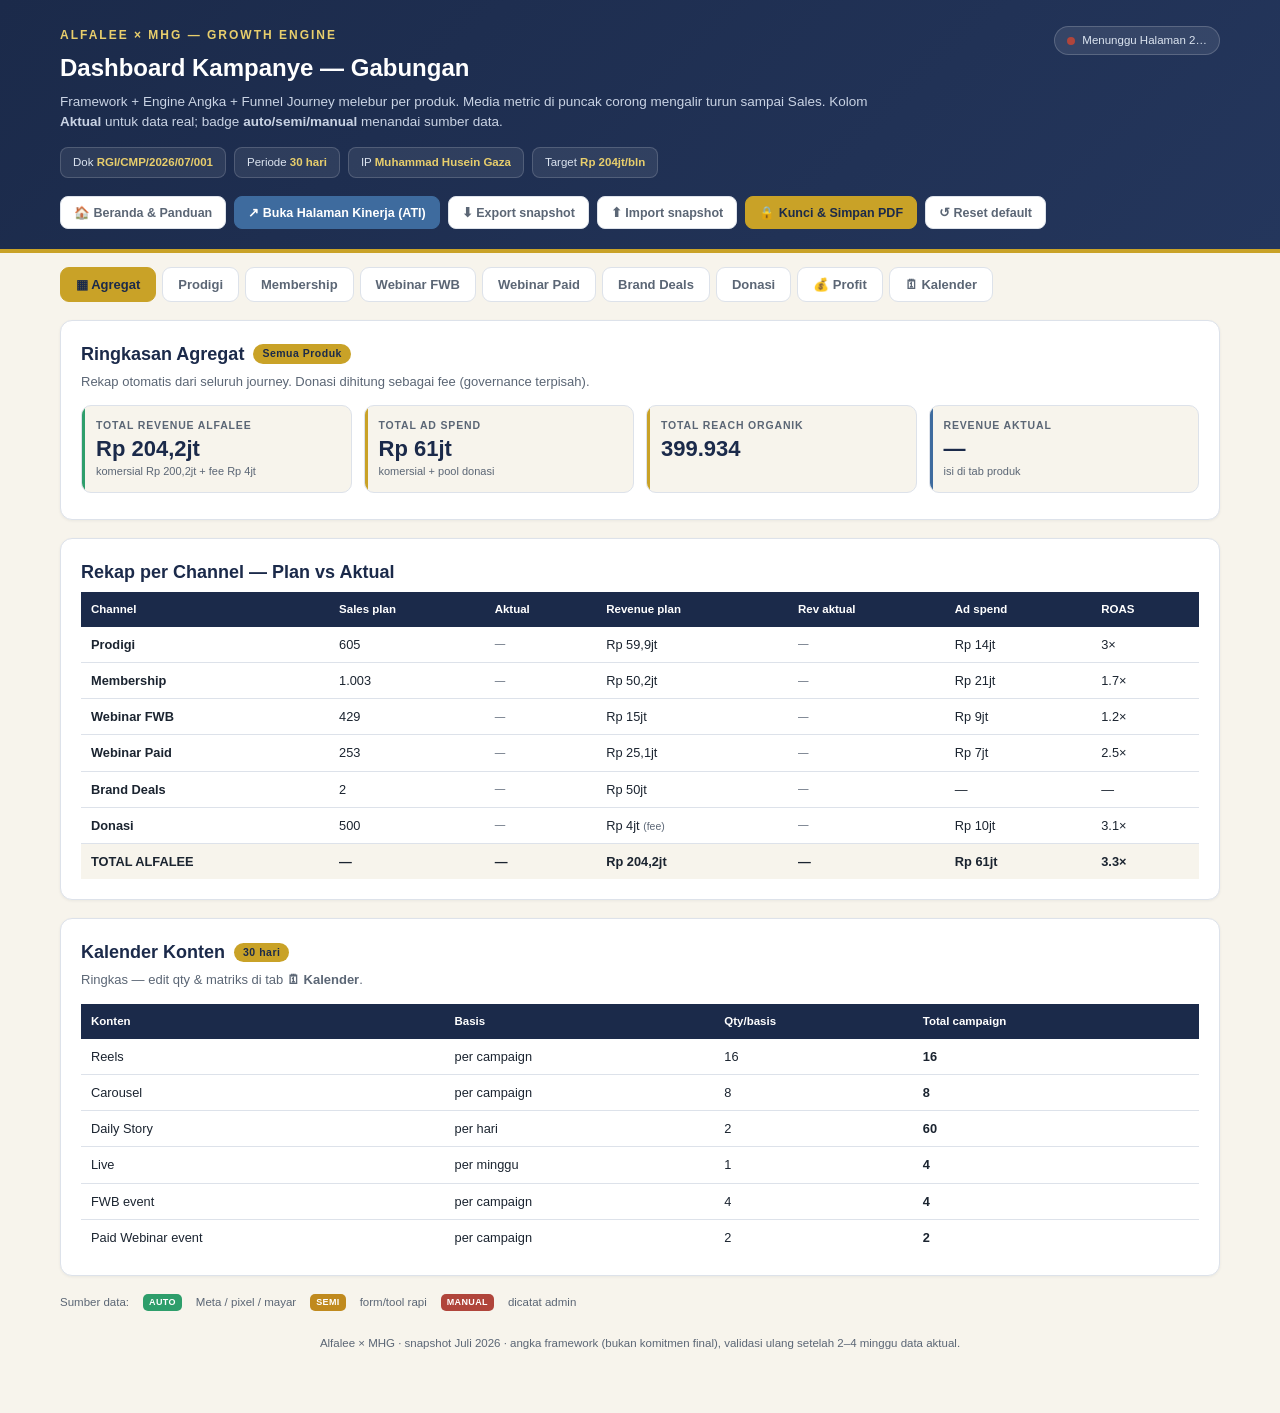
==== commit 1261e7ef: "Tombol Beranda, PDF menyeluruh (semua tab), panduan + sumber data - Beranda button di kedua dashboar" ====
--- a/alfalee-mhg-dashboard-gabungan.html
+++ b/alfalee-mhg-dashboard-gabungan.html
@@ -177,13 +177,28 @@
   .stamp{margin-top:14px;font-size:11.5px;color:var(--muted);text-align:center;}
   @media(max-width:760px){.track{min-width:100%;}}
 
+  /* ---- laporan cetak menyeluruh (semua tab) ---- */
+  #printReport{display:none;}
+  .pr-hd h1{font-size:20px;color:var(--navy);margin:0 0 4px;}
+  .pr-meta{font-size:11px;color:var(--muted);margin-bottom:10px;border-bottom:2px solid var(--gold);padding-bottom:8px;}
+  .pr-sec{font-size:15px;color:var(--navy);margin:16px 0 6px;padding:5px 9px;background:var(--cream);border-left:4px solid var(--gold);}
+  .pr-sec small{font-weight:400;color:var(--muted);font-size:11px;}
+  table.pr-t{width:100%;border-collapse:collapse;font-size:11.5px;margin:4px 0 8px;}
+  table.pr-t th{background:var(--navy);color:#fff;text-align:left;padding:5px 8px;font-size:10.5px;}
+  table.pr-t td{padding:4px 8px;border-bottom:1px solid var(--line);}
+  table.pr-t tr.tot td{font-weight:700;background:var(--cream);}
+  table.pr-t.small{font-size:10.5px;}
+  .pr-tk{font-size:11px;font-weight:700;color:var(--steel);margin-top:6px;}
+  .src{font-size:8px;font-weight:700;text-transform:uppercase;padding:1px 4px;border-radius:3px;color:#fff;}
+  .src.auto{background:var(--auto);}.src.semi{background:var(--semi);}.src.manual{background:var(--manual);}
+
   @media print{
-    .toolbar,.tabs,.conv,details.ctrl>summary,.btn{display:none!important;}
-    details.ctrl[open] .stage-row .conv{display:none!important;}
-    body{background:#fff;}
+    .toolbar,.tabs,.conv,details.ctrl>summary,.btn,#stage,.legend,.stamp,footer,.sync-pill{display:none!important;}
+    #printReport{display:block!important;}
+    body{background:#fff;padding-bottom:0;}
     *{-webkit-print-color-adjust:exact;print-color-adjust:exact;}
-    header{-webkit-print-color-adjust:exact;}
-    .card{break-inside:avoid;}
+    .pr-sec,table.pr-t{break-inside:avoid;}
+    h2.pr-sec{break-before:auto;}
   }
 </style>
 </head>
@@ -205,6 +220,7 @@
       <div class="doc-chip">Target <b>Rp 204jt/bln</b></div>
     </div>
     <div class="toolbar">
+      <button class="btn" id="goHome">🏠 Beranda &amp; Panduan</button>
       <button class="btn" id="goKinerja" style="background:var(--steel);border-color:var(--steel);color:#fff">↗ Buka Halaman Kinerja (ATI)</button>
       <button class="btn" id="exp">⬇ Export snapshot</button>
       <button class="btn" id="imp">⬆ Import snapshot</button>
@@ -218,6 +234,7 @@
 <div class="wrap">
   <div class="tabs" role="tablist" id="tabs"></div>
   <div id="stage"></div>
+  <div id="printReport" aria-hidden="true"></div>
   <div class="legend">
     <span>Sumber data:</span>
     <span class="badge auto">auto</span><span>Meta / pixel / mayar</span>
@@ -637,11 +654,66 @@
   if(o.fromKinerja){FROM_KINERJA=o.fromKinerja;markSync(true);}
   build();
 }catch(e){alert("Snapshot tidak valid.");}}
+/* laporan cetak MENYELURUH — agregat + semua produk + profit + kalender (statis, rapi untuk PDF) */
+function buildPrintReport(who){
+  const now=new Date(), A=aggData();
+  const mhgShare=A.commercialRev*COST.mhgSharePct/100;
+  const commSpend=A.rows.filter(r=>!r.fee).reduce((s,r)=>s+r.st.spend,0);
+  const net=A.alfaleeRev-commSpend-mhgShare-COST.production-COST.ops;
+  const margin=A.alfaleeRev?net/A.alfaleeRev*100:0;
+  let h=`<div class="pr-hd"><h1>Alfalee × MHG — Rencana Kampanye (Terkunci)</h1>
+    <div class="pr-meta">🔒 Dok RGI/CMP/2026/07/001 · dikunci ${now.toLocaleString("id-ID")} · oleh ${esc(who||"—")} · versi ${now.getTime().toString(36).toUpperCase()} · seluruh angka & konversi tercatat sebagai acuan tim.</div></div>`;
+  // 1 · Agregat
+  h+=`<h2 class="pr-sec">1 · Ringkasan Agregat</h2>
+    <table class="pr-t"><tr><th>Metrik</th><th>Nilai</th></tr>
+    <tr><td>Total Revenue Alfalee</td><td>${rupiah(A.alfaleeRev)}</td></tr>
+    <tr><td>— Komersial</td><td>${rupiah(A.commercialRev)}</td></tr>
+    <tr><td>— Fee donasi</td><td>${rupiah(A.feeRev)}</td></tr>
+    <tr><td>Total Ad Spend</td><td>${rupiah(A.totSpend)}</td></tr>
+    <tr><td>Total Reach Organik</td><td>${fmt(A.totReach)}</td></tr>
+    <tr class="tot"><td>Revenue Aktual</td><td>${A.anyAct?rupiah(A.actRev):'— (belum diisi)'}</td></tr></table>
+    <table class="pr-t"><tr><th>Channel</th><th>Sales plan</th><th>Aktual</th><th>Revenue</th><th>Rev aktual</th><th>Ad spend</th><th>ROAS</th></tr>`;
+  A.rows.forEach(r=>{const a=r.act;h+=`<tr><td>${esc(r.name)}${r.fee?' (fee)':''}</td><td>${fmt(r.st.buyers)}</td><td>${a.unit!=null?fmt(a.unit):'—'}</td><td>${rupiah(r.aRev)}</td><td>${a.rev!=null?rupiah(a.rev):'—'}</td><td>${r.st.spend?rupiah(r.st.spend):'—'}</td><td>${isFinite(r.st.roas)?trimPct(r.st.roas)+'×':'—'}</td></tr>`;});
+  h+=`<tr class="tot"><td>TOTAL</td><td>—</td><td>—</td><td>${rupiah(A.alfaleeRev)}</td><td>${A.anyAct?rupiah(A.actRev):'—'}</td><td>${rupiah(A.totSpend)}</td><td>—</td></tr></table>`;
+  // 2..N · per produk
+  KEYS.forEach((k,idx)=>{
+    const cfg=CONFIG[k], st=prodStats(cfg), a=ACT[k]||{};
+    h+=`<h2 class="pr-sec">${idx+2} · ${esc(cfg.name)} <small>${esc(cfg.tag)} · target ${rpJt(cfg.revTarget)}</small></h2>
+      <table class="pr-t"><tr><th>Sales</th><th>${cfg.feeMode?'Donasi masuk':'Revenue'}</th><th>Ad spend</th><th>Reach organik</th><th>CPA ads</th><th>ROAS</th></tr>
+      <tr><td>${fmt(st.buyers)}</td><td>${rupiah(st.revenue)}</td><td>${st.spend?rupiah(st.spend):'—'}</td><td>${fmt(st.reachOrg)}</td><td>${isFinite(st.cpa)?rupiah(st.cpa):'—'}</td><td>${isFinite(st.roas)?trimPct(st.roas)+'×':'—'}</td></tr></table>`;
+    cfg.tracks.forEach(t=>{const v=valuesOf(t);
+      h+=`<div class="pr-tk">${esc(t.label)}</div><table class="pr-t small"><tr><th>Tahap funnel</th><th>Jumlah</th><th>→ konversi</th></tr>`;
+      t.stages.forEach((sg,i)=>{h+=`<tr><td>${esc(sg.label)} <span class="src ${sg.src}">${sg.src}</span></td><td>${fmt(v[i])}</td><td>${i<t.rates.length?trimPct(t.rates[i])+'%':'closing'}</td></tr>`;});
+      h+=`</table>`;});
+    h+=`<table class="pr-t small"><tr><th>Target vs Aktual</th><th>Plan</th><th>Aktual</th><th>Δ</th></tr>`;
+    [["Unit/donatur",st.buyers,a.unit,false],["Revenue",st.revenue,a.rev,true],["Ad spend",st.spend,a.spend,true],["Reach organik",st.reachOrg,a.reach,false]].forEach(([lbl,plan,act,isRp])=>{
+      const d=(act!=null&&!isNaN(act))?act-plan:null;
+      h+=`<tr><td>${lbl}</td><td>${isRp?rupiah(plan):fmt(plan)}</td><td>${act!=null&&act!==''?(isRp?rupiah(act):fmt(act)):'—'}</td><td>${d!=null?(d>=0?'+':'')+(isRp?rupiah(d):fmt(d)):'—'}</td></tr>`;});
+    h+=`</table>`;
+  });
+  // Profit
+  h+=`<h2 class="pr-sec">${KEYS.length+2} · Profit &amp; Loss (model MHG)</h2>
+    <table class="pr-t"><tr><th>Komponen</th><th>Nilai</th></tr>
+    <tr><td>Revenue Alfalee</td><td>${rupiah(A.alfaleeRev)}</td></tr>
+    <tr><td>− Ad spend komersial</td><td>${rupiah(commSpend)}</td></tr>
+    <tr><td>− Bagi hasil MHG (${COST.mhgSharePct}%)</td><td>${rupiah(mhgShare)}</td></tr>
+    <tr><td>− Produksi konten</td><td>${rupiah(COST.production)}</td></tr>
+    <tr><td>− Tim &amp; ops</td><td>${rupiah(COST.ops)}</td></tr>
+    <tr class="tot"><td>Net Profit / bulan</td><td>${rupiah(net)} · margin ${trimPct(margin)}% · annual ${rupiah(net*12)}</td></tr></table>`;
+  // Kalender + matriks
+  const cal=calRows();
+  h+=`<h2 class="pr-sec">${KEYS.length+3} · Kalender Konten (${CAL.durasi} hari) &amp; Matriks Pillar</h2>
+    <table class="pr-t"><tr><th>Konten</th><th>Basis</th><th>Qty</th><th>Total</th>${PILLARS.map(p=>`<th>${p}</th>`).join("")}</tr>`;
+  cal.forEach(c=>{const al=CAL_PILLAR[c.key];h+=`<tr><td>${c.name}</td><td>${c.basis}</td><td>${c.qty}</td><td>${c.total}</td>${al.map(v=>`<td>${Math.round(c.total*v/100)}</td>`).join("")}</tr>`;});
+  h+=`<tr class="tot"><td colspan="3">TOTAL konten</td><td>${cal.reduce((s,c)=>s+c.total,0)}</td>${PILLARS.map((p,i)=>`<td>${cal.reduce((s,c)=>s+Math.round(c.total*CAL_PILLAR[c.key][i]/100),0)}</td>`).join("")}</tr></table>`;
+  return h;
+}
 function doLock(){
   const who=prompt("Kunci rencana kampanye atas nama (untuk stempel PDF):","Tim MHG")||"";
   const now=new Date();
-  document.getElementById("stamp").innerHTML=`🔒 <b>Rencana dikunci</b> — ${now.toLocaleString("id-ID")} · oleh ${who||"—"} · versi ${now.getTime().toString(36).toUpperCase()} · dok RGI/CMP/2026/07/001. Snapshot ini jadi acuan tim (semua angka & konversi tercatat).`;
-  setTimeout(()=>window.print(),200);
+  document.getElementById("printReport").innerHTML=buildPrintReport(who);
+  document.getElementById("stamp").innerHTML=`🔒 <b>Rencana dikunci</b> — ${now.toLocaleString("id-ID")} · oleh ${who||"—"} · versi ${now.getTime().toString(36).toUpperCase()}. Saat cetak/Simpan-PDF, SELURUH bagian (agregat + semua produk + profit + kalender) ikut tercetak.`;
+  setTimeout(()=>window.print(),250);
 }
 
 /* ========= init ========= */
@@ -649,6 +721,7 @@
 document.getElementById("imp").addEventListener("click",()=>document.getElementById("impFile").click());
 document.getElementById("impFile").addEventListener("change",e=>{const f=e.target.files[0];if(!f)return;const rd=new FileReader();rd.onload=()=>{try{doImport(JSON.parse(rd.result))}catch(_){alert("Gagal baca file.");}};rd.readAsText(f);});
 document.getElementById("lock").addEventListener("click",doLock);
+document.getElementById("goHome").addEventListener("click",()=>{location.href="index.html";});
 document.getElementById("goKinerja").addEventListener("click",()=>{location.href="dashboard-kinerja-multichannel.html";});
 document.getElementById("reset").addEventListener("click",()=>{try{localStorage.removeItem(STATE_KEY)}catch(e){}CONFIG=clone(DEFAULT);SETTINGS.cpm=35000;ACT={};COST={mhgSharePct:40,production:15000000,ops:20000000};CAL.durasi=30;CAL.qty={reels:16,carousel:8,story:2,live:1,fwb:4,webinar:2};build();});
 const _b=busRead(); if(_b.fromKinerja){FROM_KINERJA=_b.fromKinerja;markSync(true);}
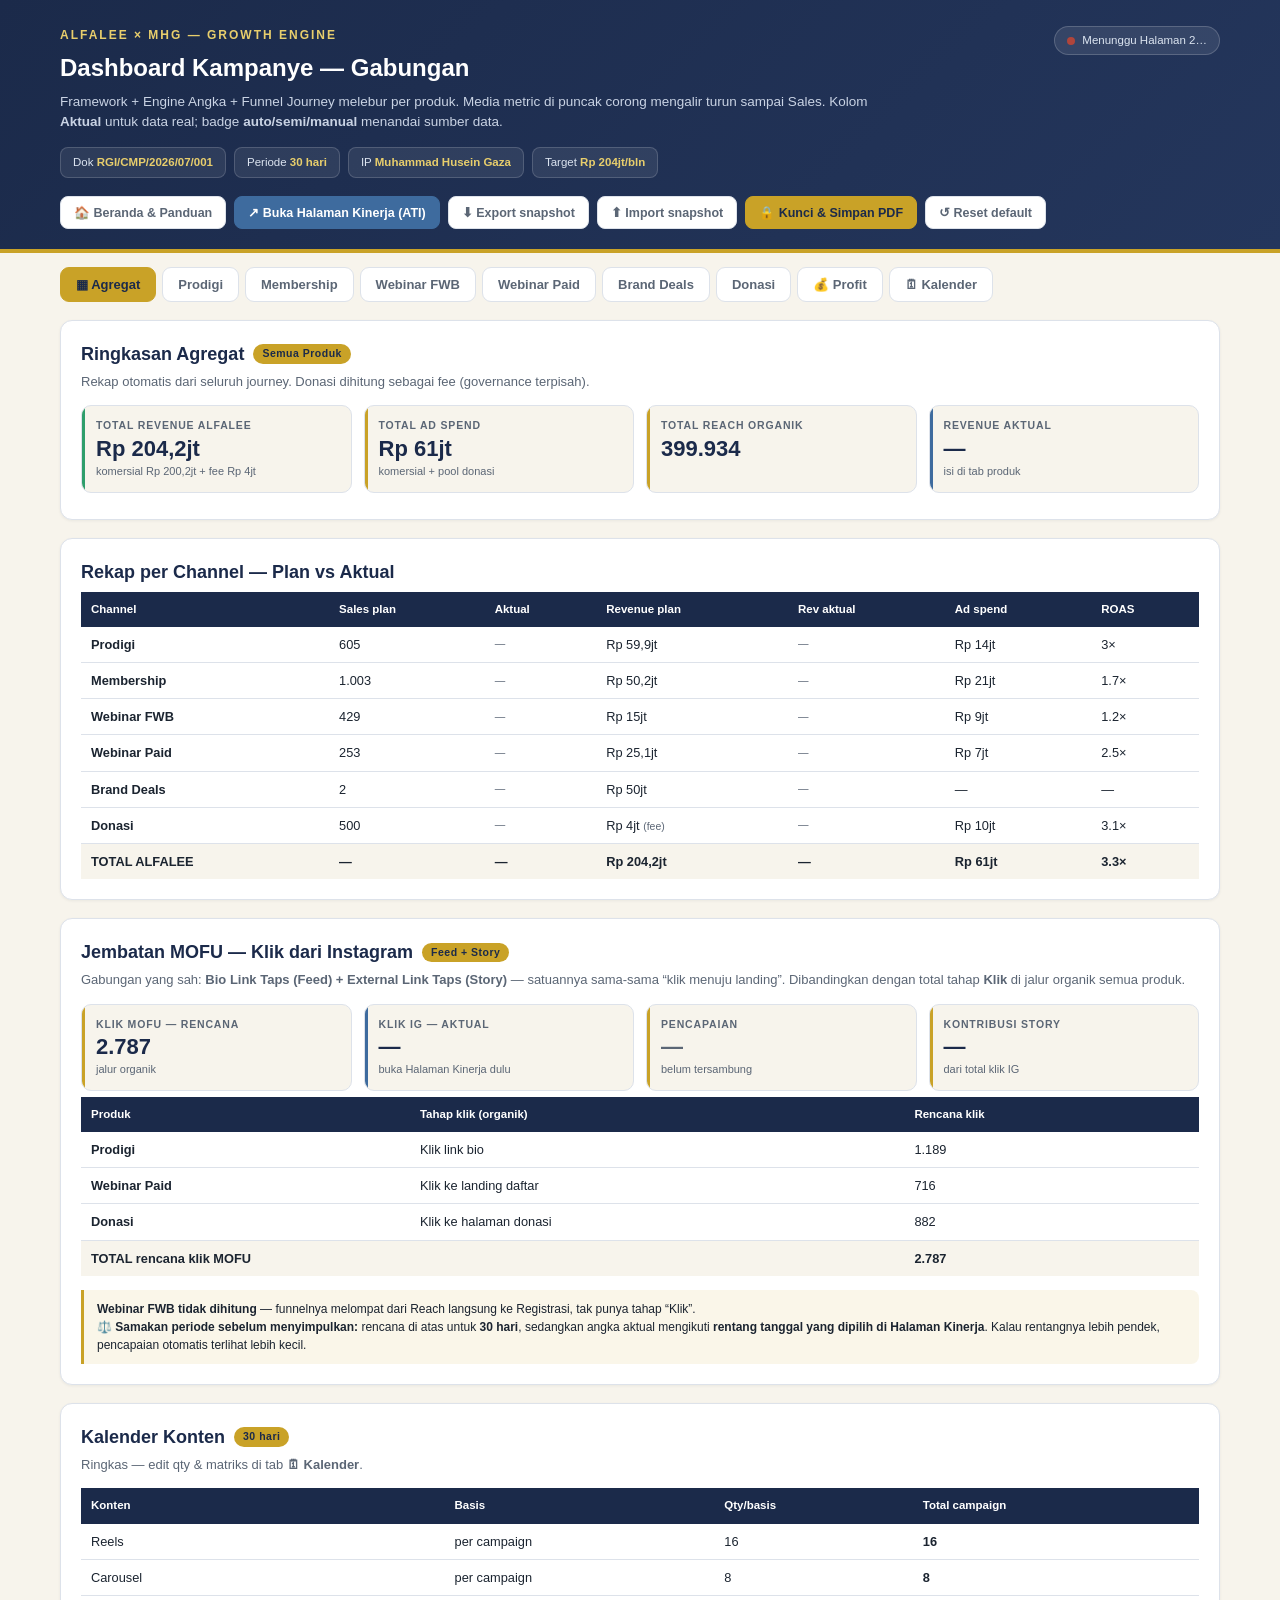
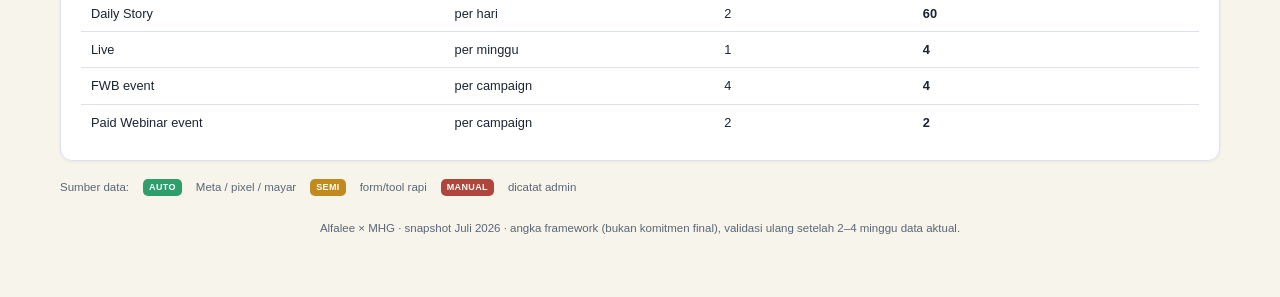
==== commit bb8c60dc: "Jembatan MOFU: klik IG (Feed + Story) tersambung ke Dashboard Kampanye - Kartu baru di tab Agregat: " ====
--- a/alfalee-mhg-dashboard-gabungan.html
+++ b/alfalee-mhg-dashboard-gabungan.html
@@ -253,7 +253,14 @@
 function busRead(){try{return JSON.parse(localStorage.getItem(BUS_KEY))||{}}catch(e){return{}}}
 function busWrite(patch){const cur=busRead();const next=Object.assign({},cur,patch);next._ts=new Date().toISOString();try{localStorage.setItem(BUS_KEY,JSON.stringify(next))}catch(e){}if(bc){try{bc.postMessage(next)}catch(e){}}return next;}
 let FROM_KINERJA=null; // {igReach,igER,igLinkTaps,...}
-function onBusIn(data){if(!data)return;if(data.fromKinerja){FROM_KINERJA=data.fromKinerja;markSync(true);if(activeTab!=="profit"&&activeTab!=="kalender"&&activeTab!=="agg")refreshKinerjaPanels();}}
+function onBusIn(data){
+  if(!data)return;
+  if(data.fromKinerja){
+    FROM_KINERJA=data.fromKinerja; markSync(true);
+    if(activeTab==="agg")buildAggregate();                       // jembatan MOFU ikut segar
+    else if(CONFIG[activeTab])refreshKinerjaPanels();
+  }
+}
 if(bc)bc.onmessage=e=>onBusIn(e.data);
 window.addEventListener("storage",e=>{if(e.key===BUS_KEY&&e.newValue){try{onBusIn(JSON.parse(e.newValue))}catch(_){}}});
 function markSync(on){const d=document.getElementById("syncDot"),l=document.getElementById("syncLbl");if(on){d.classList.add("on");l.textContent="Tersambung Halaman 2 (Kinerja)";}else{d.classList.remove("on");l.textContent="Belum tersambung — buka Halaman 2";}}
@@ -507,6 +514,52 @@
   svg.setAttribute("viewBox",`0 0 ${W} ${y-gap+pad+4}`);svg.innerHTML=out;
 }
 
+/* ========= JEMBATAN MOFU: klik IG (Feed+Story) vs rencana =========
+   Hanya tahap yang benar-benar "Klik" di jalur ORGANIK yang dihitung, karena
+   satuannya harus sama dengan link tap. FWB tidak punya tahap klik → dikecualikan. */
+function mofuClickPlan(){
+  let total=0; const detail=[];
+  KEYS.forEach(k=>{
+    const cfg=CONFIG[k];
+    cfg.tracks.forEach(t=>{
+      if(t.channel!=="organik")return;
+      const v=valuesOf(t);
+      for(let i=1;i<t.stages.length;i++){
+        if(/klik/i.test(t.stages[i].label)){ total+=v[i]; detail.push({produk:cfg.name,stage:t.stages[i].label,val:v[i]}); break; }
+      }
+    });
+  });
+  return {total,detail};
+}
+function mofuCardHTML(){
+  const P=mofuClickPlan(), K=FROM_KINERJA;
+  const act=K?(+K.igTotalLinkTaps||0):null;
+  const bio=K?(+K.igLinkTaps||0):0, story=K?(+K.igStoryLinkTaps||0):0;
+  const attain=(act!=null&&P.total)?act/P.total*100:null;
+  const good=attain!=null&&attain>=100;
+  const storyShare=act?story/act*100:null;
+  let h=`<div class="card"><h2>Jembatan MOFU — Klik dari Instagram <span class="tag">Feed + Story</span></h2>
+    <p class="desc">Gabungan yang sah: <b>Bio Link Taps (Feed) + External Link Taps (Story)</b> — satuannya sama-sama “klik menuju landing”. Dibandingkan dengan total tahap <b>Klik</b> di jalur organik semua produk.</p>
+    <div class="metrics">
+      <div class="metric"><div class="k">Klik MOFU — rencana</div><div class="v">${fmt(P.total)}</div><div class="s">jalur organik</div></div>
+      <div class="metric p"><div class="k">Klik IG — aktual</div><div class="v">${act==null?'—':fmt(act)}</div><div class="s">${K?`bio ${fmt(bio)} + story ${fmt(story)}`:'buka Halaman Kinerja dulu'}</div></div>
+      <div class="metric"><div class="k">Pencapaian</div><div class="v" style="color:${attain==null?'var(--muted)':(good?'var(--good)':'var(--bad)')}">${attain==null?'—':trimPct(attain)+'%'}</div><div class="s">${attain==null?'belum tersambung':(act-P.total>=0?'+':'')+fmt(act-P.total)+' klik'}</div></div>
+      <div class="metric"><div class="k">Kontribusi Story</div><div class="v">${storyShare==null?'—':trimPct(storyShare)+'%'}</div><div class="s">dari total klik IG</div></div>
+    </div>`;
+  if(P.detail.length){
+    h+=`<table><tr><th>Produk</th><th>Tahap klik (organik)</th><th>Rencana klik</th></tr>`;
+    P.detail.forEach(d=>{h+=`<tr><td><b>${esc(d.produk)}</b></td><td>${esc(d.stage)}</td><td>${fmt(d.val)}</td></tr>`;});
+    h+=`<tr class="total"><td colspan="2">TOTAL rencana klik MOFU</td><td>${fmt(P.total)}</td></tr></table>`;
+  }
+  h+=`<div class="note">${K&&K.igAccount?`Akun IG: <b>${esc(K.igAccount)}</b>. `:''}<b>Webinar FWB tidak dihitung</b> — funnelnya melompat dari Reach langsung ke Registrasi, tak punya tahap “Klik”.
+    <br>⚖️ <b>Samakan periode sebelum menyimpulkan:</b> rencana di atas untuk <b>${CAL.durasi} hari</b>, sedangkan angka aktual mengikuti <b>rentang tanggal yang dipilih di Halaman Kinerja</b>. Kalau rentangnya lebih pendek, pencapaian otomatis terlihat lebih kecil.`;
+  if(act!=null&&attain!=null&&attain<100){
+    h+=`<br><br>🎯 <b>Arah: Story dinaikkan ke MOFU.</b> Story kini menyumbang ${fmt(story)} klik (${trimPct(storyShare||0)}% dari klik IG) dan Tujuan Story masih 100% Awareness. Kekurangan <b>${fmt(P.total-act)} klik</b> paling realistis ditutup lewat <b>link sticker</b> di Story — bukan dengan menurunkan target funnel.`;
+  }
+  h+=`</div></div>`;
+  return h;
+}
+
 /* ========= AGGREGATE ========= */
 function aggData(){
   let totSpend=0,totReach=0,commercialRev=0,feeRev=0,actRev=0,anyAct=false;
@@ -535,6 +588,7 @@
       <td>${r.fee?rpJt(r.aRev)+' <span class="mini">(fee)</span>':rpJt(r.aRev)}</td><td class="${a.rev!=null?'':'mini'}">${a.rev!=null?rpJt(a.rev):'—'}</td>
       <td>${r.st.spend?rpJt(r.st.spend):'—'}</td><td>${isFinite(r.st.roas)?trimPct(r.st.roas)+'×':'—'}</td></tr>`;});
   html+=`<tr class="total"><td>TOTAL ALFALEE</td><td>—</td><td>${A.anyAct?fmt(A.rows.reduce((s,r)=>s+(r.act.unit||0),0)):'—'}</td><td>${rpJt(A.alfaleeRev)}</td><td>${A.anyAct?rpJt(A.actRev):'—'}</td><td>${rpJt(A.totSpend)}</td><td>${trimPct(A.commercialRev/(A.totSpend||1))}×</td></tr></table></div>
+    ${mofuCardHTML()}
     <div class="card"><h2>Kalender Konten <span class="tag">${CAL.durasi} hari</span></h2>
       <p class="desc">Ringkas — edit qty & matriks di tab <b>🗓 Kalender</b>.</p>
       <table><tr><th>Konten</th><th>Basis</th><th>Qty/basis</th><th>Total campaign</th></tr>
@@ -675,6 +729,17 @@
     <table class="pr-t"><tr><th>Channel</th><th>Sales plan</th><th>Aktual</th><th>Revenue</th><th>Rev aktual</th><th>Ad spend</th><th>ROAS</th></tr>`;
   A.rows.forEach(r=>{const a=r.act;h+=`<tr><td>${esc(r.name)}${r.fee?' (fee)':''}</td><td>${fmt(r.st.buyers)}</td><td>${a.unit!=null?fmt(a.unit):'—'}</td><td>${rupiah(r.aRev)}</td><td>${a.rev!=null?rupiah(a.rev):'—'}</td><td>${r.st.spend?rupiah(r.st.spend):'—'}</td><td>${isFinite(r.st.roas)?trimPct(r.st.roas)+'×':'—'}</td></tr>`;});
   h+=`<tr class="tot"><td>TOTAL</td><td>—</td><td>—</td><td>${rupiah(A.alfaleeRev)}</td><td>${A.anyAct?rupiah(A.actRev):'—'}</td><td>${rupiah(A.totSpend)}</td><td>—</td></tr></table>`;
+  // Jembatan MOFU
+  {
+    const P=mofuClickPlan(), K=FROM_KINERJA;
+    const act=K?(+K.igTotalLinkTaps||0):null, bio=K?(+K.igLinkTaps||0):0, story=K?(+K.igStoryLinkTaps||0):0;
+    const attain=(act!=null&&P.total)?act/P.total*100:null;
+    h+=`<div class="pr-tk">Jembatan MOFU — klik Instagram (Feed + Story)</div>
+      <table class="pr-t small"><tr><th>Ukuran</th><th>Nilai</th></tr>
+      <tr><td>Klik MOFU — rencana (jalur organik)</td><td>${fmt(P.total)}</td></tr>
+      <tr><td>Klik IG — aktual (bio ${fmt(bio)} + story ${fmt(story)})</td><td>${act==null?'— (belum tersambung)':fmt(act)}</td></tr>
+      <tr class="tot"><td>Pencapaian</td><td>${attain==null?'—':trimPct(attain)+'% · '+((act-P.total>=0?'+':'')+fmt(act-P.total))+' klik'}</td></tr></table>`;
+  }
   // 2..N · per produk
   KEYS.forEach((k,idx)=>{
     const cfg=CONFIG[k], st=prodStats(cfg), a=ACT[k]||{};
